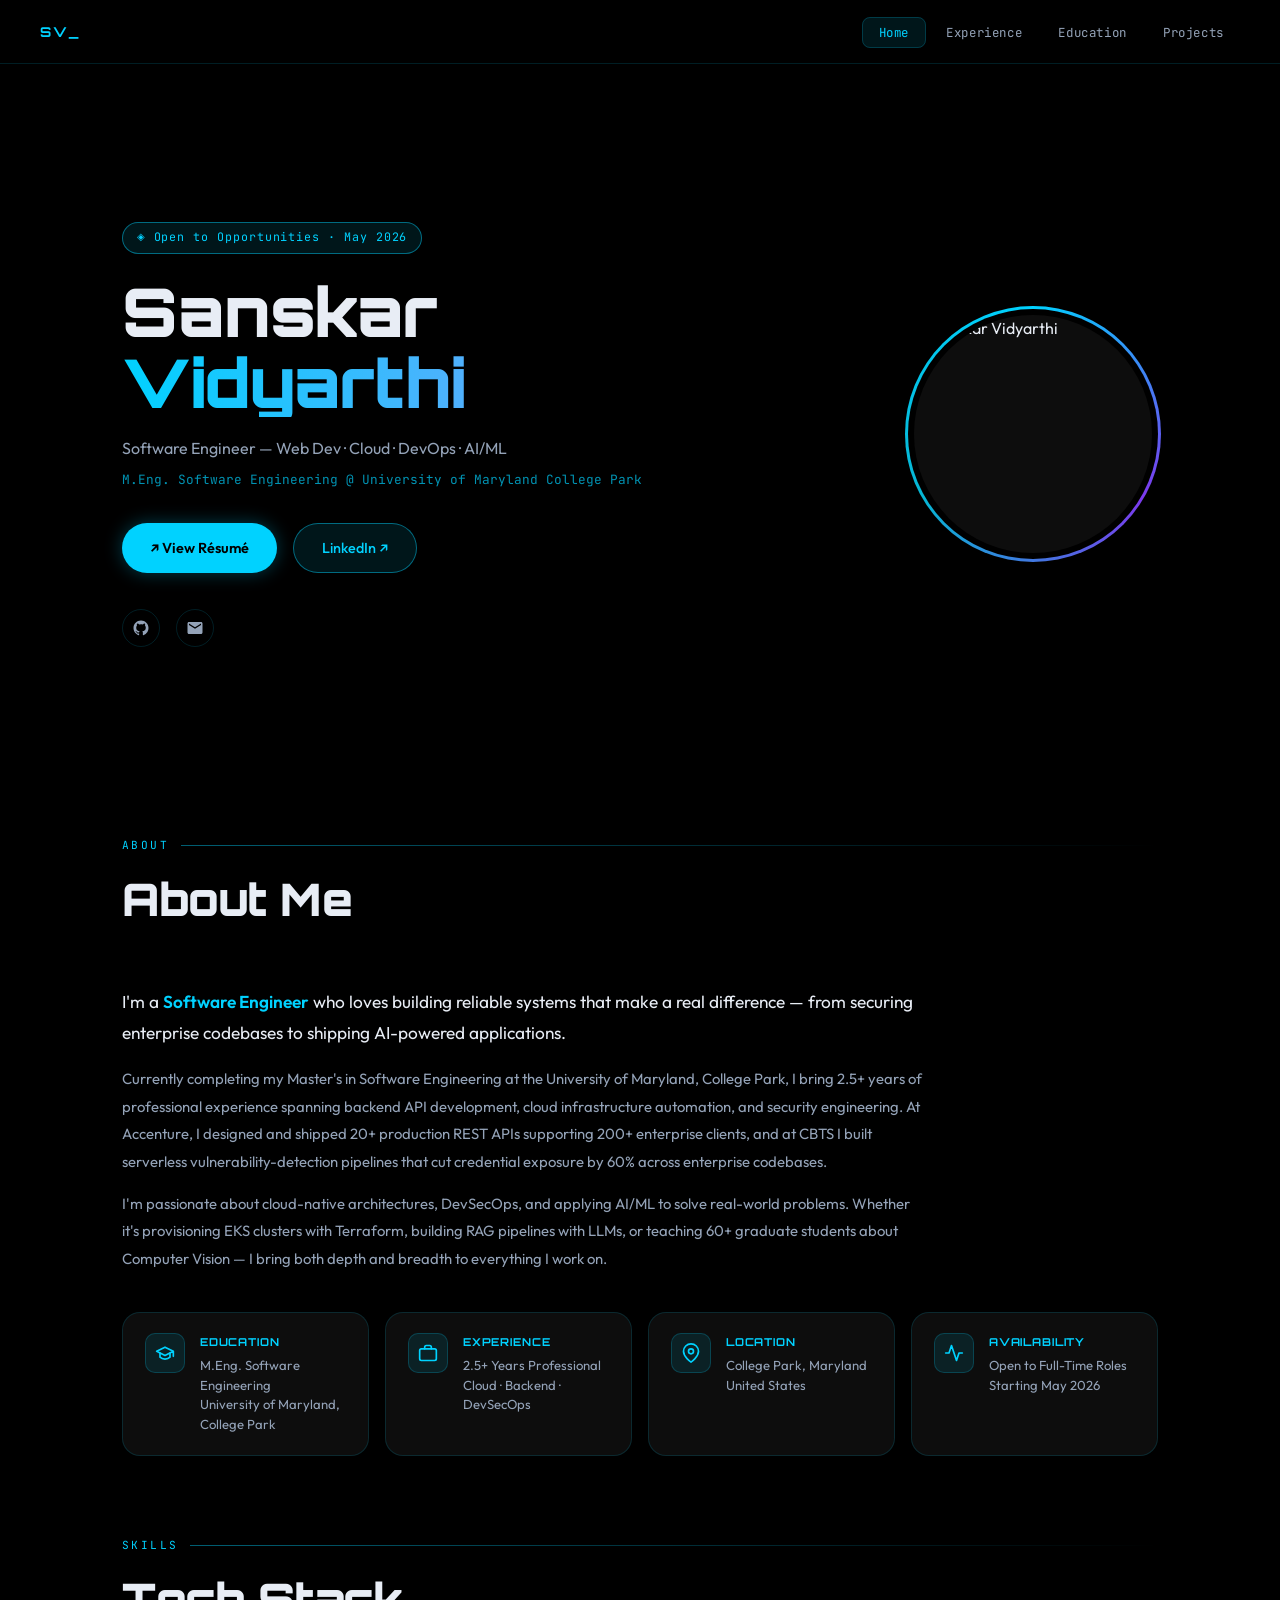
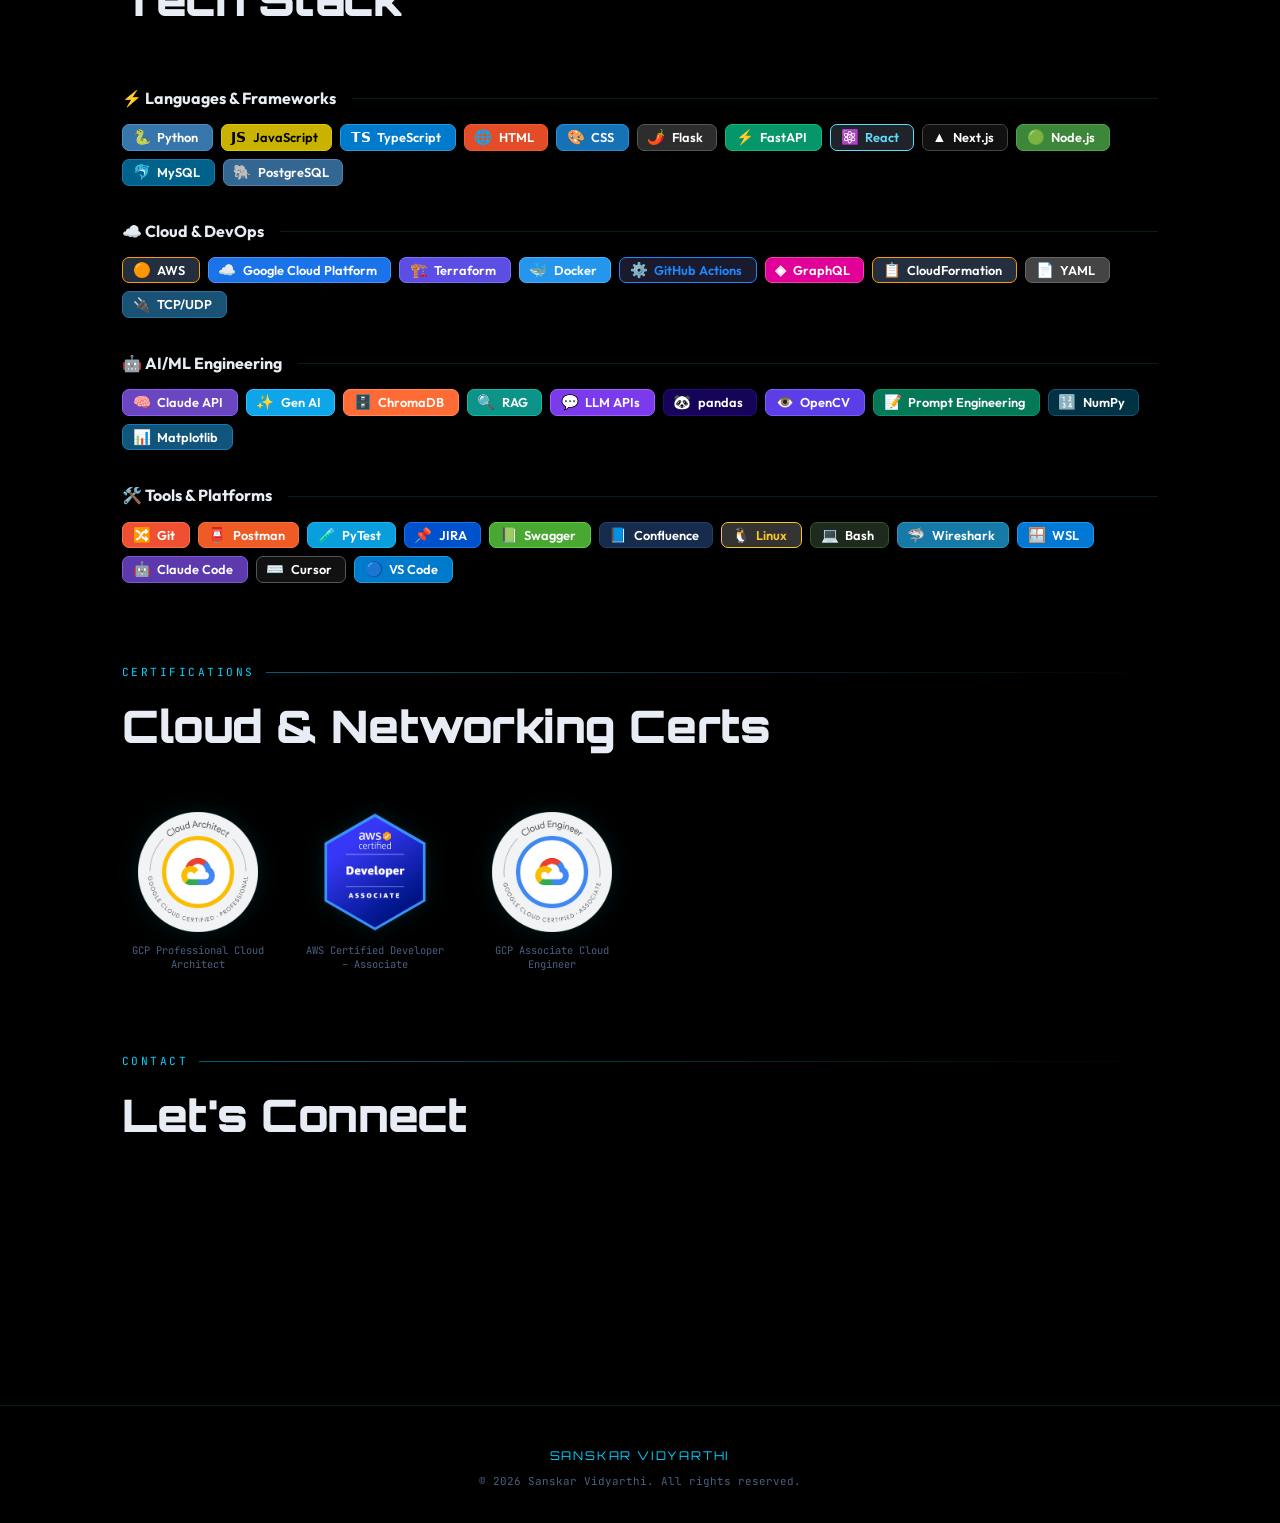
==== index.html @ c26d0fb7 "Added project links" ====
<!DOCTYPE html>
<html lang="en">
<head>
  <meta charset="UTF-8" />
  <meta name="viewport" content="width=device-width, initial-scale=1.0" />
  <title>Sanskar Vidyarthi — Software Engineer</title>
  <link rel="stylesheet" href="css/global.css" />
  <link rel="stylesheet" href="css/home.css" />
</head>
<body>

<!-- ── NAV ── -->
<nav>
  <a href="index.html" class="nav-logo">SV_</a>
  <ul class="nav-links">
    <li><a href="index.html">Home</a></li>
    <li><a href="pages/experience.html">Experience</a></li>
    <li><a href="pages/education.html">Education</a></li>
    <li><a href="pages/projects.html">Projects</a></li>
  </ul>
  <button class="nav-hamburger" id="nav-hamburger" aria-label="Menu">
    <span></span><span></span><span></span>
  </button>
</nav>
<nav class="nav-mobile" id="nav-mobile">
  <a href="index.html">Home</a>
  <a href="pages/experience.html">Experience</a>
  <a href="pages/education.html">Education</a>
  <a href="pages/projects.html">Projects</a>
</nav>

<!-- ── HERO ── -->
<section id="hero">
  <div class="hero-text">
    <div class="hero-tag">Open to Opportunities · May 2026</div>
    <h1 class="hero-name">Sanskar<span>Vidyarthi</span></h1>
    <p class="hero-subtitle">Software Engineer — Web Dev · Cloud · DevOps · AI/ML</p>
    <p class="hero-uni">M.Eng. Software Engineering @ University of Maryland College Park</p>

    <div class="hero-ctas">
      <!-- RESUME LINK — DO NOT CHANGE THIS URL -->
      <a href="https://drive.google.com/file/d/1qY3BiujUCZ728m8UYVuMGB7IbcAq17J0/view"
         class="btn-primary" target="_blank" rel="noopener">↗ View Résumé</a>
      <a href="https://linkedin.com/in/sanskar-vidyarthi" class="btn-ghost" target="_blank" rel="noopener">LinkedIn ↗</a>
    </div>

    <div class="hero-social">
      <a href="https://github.com/SanskarLoganDev" target="_blank" rel="noopener" title="GitHub">
        <svg width="18" height="18" viewBox="0 0 24 24" fill="currentColor"><path d="M12 2C6.477 2 2 6.484 2 12.017c0 4.425 2.865 8.18 6.839 9.504.5.092.682-.217.682-.483 0-.237-.008-.868-.013-1.703-2.782.605-3.369-1.343-3.369-1.343-.454-1.158-1.11-1.466-1.11-1.466-.908-.62.069-.608.069-.608 1.003.07 1.531 1.032 1.531 1.032.892 1.53 2.341 1.088 2.91.832.092-.647.35-1.088.636-1.338-2.22-.253-4.555-1.113-4.555-4.951 0-1.093.39-1.988 1.029-2.688-.103-.253-.446-1.272.098-2.65 0 0 .84-.27 2.75 1.026A9.564 9.564 0 0112 6.844c.85.004 1.705.115 2.504.337 1.909-1.296 2.747-1.027 2.747-1.027.546 1.379.202 2.398.1 2.651.64.7 1.028 1.595 1.028 2.688 0 3.848-2.339 4.695-4.566 4.943.359.309.678.92.678 1.855 0 1.338-.012 2.419-.012 2.747 0 .268.18.58.688.482A10.019 10.019 0 0022 12.017C22 6.484 17.522 2 12 2z"/></svg>
      </a>
      <a href="mailto:sanskar.vidyarthi102@gmail.com" title="Email">
        <svg width="18" height="18" viewBox="0 0 24 24" fill="currentColor"><path d="M20 4H4c-1.1 0-2 .9-2 2v12c0 1.1.9 2 2 2h16c1.1 0 2-.9 2-2V6c0-1.1-.9-2-2-2zm0 4l-8 5-8-5V6l8 5 8-5v2z"/></svg>
      </a>
    </div>
  </div>

  <div class="hero-avatar">
    <div class="avatar-ring">
      <div class="avatar-inner">
        <img src="asset/profile-pic/profile.jpg" alt="Sanskar Vidyarthi" />
      </div>
    </div>
  </div>
</section>

<!-- ── ABOUT ── -->
<section id="about">
  <div class="section-label">about</div>
  <h1 class="page-title">About Me</h1>

  <div class="about-body">
    <p class="about-lead">
      I'm a <strong>Software Engineer</strong> who loves building reliable systems that make a real difference — from securing enterprise codebases to shipping AI-powered applications.
    </p>
    <p class="about-para">
      Currently completing my Master's in Software Engineering at the University of Maryland, College Park, I bring 2.5+ years of professional experience spanning backend API development, cloud infrastructure automation, and security engineering. At Accenture, I designed and shipped 20+ production REST APIs supporting 200+ enterprise clients, and at CBTS I built serverless vulnerability-detection pipelines that cut credential exposure by 60% across enterprise codebases.
    </p>
    <p class="about-para">
      I'm passionate about cloud-native architectures, DevSecOps, and applying AI/ML to solve real-world problems. Whether it's provisioning EKS clusters with Terraform, building RAG pipelines with LLMs, or teaching 60+ graduate students about Computer Vision — I bring both depth and breadth to everything I work on.
    </p>
  </div>

  <div class="about-cards">
    <div class="about-card reveal">
      <div class="about-card-icon">
        <svg width="20" height="20" viewBox="0 0 24 24" fill="none" stroke="currentColor" stroke-width="2" stroke-linecap="round" stroke-linejoin="round"><path d="M22 10v6M2 10l10-5 10 5-10 5z"/><path d="M6 12v5c3 3 9 3 12 0v-5"/></svg>
      </div>
      <div>
        <div class="about-card-title">Education</div>
        <div class="about-card-text">M.Eng. Software Engineering<br/>University of Maryland, College Park</div>
      </div>
    </div>
    <div class="about-card reveal">
      <div class="about-card-icon">
        <svg width="20" height="20" viewBox="0 0 24 24" fill="none" stroke="currentColor" stroke-width="2" stroke-linecap="round" stroke-linejoin="round"><rect x="2" y="7" width="20" height="14" rx="2"/><path d="M16 7V5a2 2 0 0 0-2-2h-4a2 2 0 0 0-2 2v2"/></svg>
      </div>
      <div>
        <div class="about-card-title">Experience</div>
        <div class="about-card-text">2.5+ Years Professional<br/>Cloud · Backend · DevSecOps</div>
      </div>
    </div>
    <div class="about-card reveal">
      <div class="about-card-icon">
        <svg width="20" height="20" viewBox="0 0 24 24" fill="none" stroke="currentColor" stroke-width="2" stroke-linecap="round" stroke-linejoin="round"><path d="M21 10c0 7-9 13-9 13s-9-6-9-13a9 9 0 0 1 18 0z"/><circle cx="12" cy="10" r="3"/></svg>
      </div>
      <div>
        <div class="about-card-title">Location</div>
        <div class="about-card-text">College Park, Maryland<br/>United States</div>
      </div>
    </div>
    <div class="about-card reveal">
      <div class="about-card-icon">
        <svg width="20" height="20" viewBox="0 0 24 24" fill="none" stroke="currentColor" stroke-width="2" stroke-linecap="round" stroke-linejoin="round"><polyline points="22 12 18 12 15 21 9 3 6 12 2 12"/></svg>
      </div>
      <div>
        <div class="about-card-title">Availability</div>
        <div class="about-card-text">Open to Full-Time Roles<br/>Starting May 2026</div>
      </div>
    </div>
  </div>
</section>

<!-- ── SKILLS ── -->
<section id="skills">
  <div class="section-label">skills</div>
  <h1 class="page-title">Tech Stack</h1>

  <div class="skills-categories">

    <!-- Languages & Frameworks -->
    <div class="reveal">
      <div class="skill-group-title">⚡ Languages &amp; Frameworks</div>
      <div class="skill-pills">
        <span class="pill pill-python"><span class="pill-emoji">🐍</span> Python</span>
        <span class="pill pill-js"><span class="pill-emoji">𝗝𝗦</span> JavaScript</span>
        <span class="pill pill-ts"><span class="pill-emoji">𝗧𝗦</span> TypeScript</span>
        <span class="pill pill-html"><span class="pill-emoji">🌐</span> HTML</span>
        <span class="pill pill-css"><span class="pill-emoji">🎨</span> CSS</span>
        <span class="pill pill-flask"><span class="pill-emoji">🌶️</span> Flask</span>
        <span class="pill pill-fastapi"><span class="pill-emoji">⚡</span> FastAPI</span>
        <span class="pill pill-react"><span class="pill-emoji">⚛️</span> React</span>
        <span class="pill pill-nextjs"><span class="pill-emoji">▲</span> Next.js</span>
        <span class="pill pill-nodejs"><span class="pill-emoji">🟢</span> Node.js</span>
        <span class="pill pill-mysql"><span class="pill-emoji">🐬</span> MySQL</span>
        <span class="pill pill-postgres"><span class="pill-emoji">🐘</span> PostgreSQL</span>
      </div>
    </div>

    <!-- Cloud & DevOps -->
    <div class="reveal">
      <div class="skill-group-title">☁️ Cloud &amp; DevOps</div>
      <div class="skill-pills">
        <span class="pill pill-aws"><span class="pill-emoji">🟠</span> AWS</span>
        <span class="pill pill-gcp"><span class="pill-emoji">☁️</span> Google Cloud Platform</span>
        <span class="pill pill-terraform"><span class="pill-emoji">🏗️</span> Terraform</span>
        <span class="pill pill-docker"><span class="pill-emoji">🐳</span> Docker</span>
        <span class="pill pill-ghactions"><span class="pill-emoji">⚙️</span> GitHub Actions</span>
        <span class="pill pill-graphql"><span class="pill-emoji">◈</span> GraphQL</span>
        <span class="pill pill-cfn"><span class="pill-emoji">📋</span> CloudFormation</span>
        <span class="pill pill-yaml"><span class="pill-emoji">📄</span> YAML</span>
        <span class="pill pill-tcp"><span class="pill-emoji">🔌</span> TCP/UDP</span>
      </div>
    </div>

    <!-- AI/ML Engineering -->
    <div class="reveal">
      <div class="skill-group-title">🤖 AI/ML Engineering</div>
      <div class="skill-pills">
        <span class="pill pill-claude"><span class="pill-emoji">🧠</span> Claude API</span>
        <span class="pill pill-genai"><span class="pill-emoji">✨</span> Gen AI</span>
        <span class="pill pill-chroma"><span class="pill-emoji">🗄️</span> ChromaDB</span>
        <span class="pill pill-rag"><span class="pill-emoji">🔍</span> RAG</span>
        <span class="pill pill-llm"><span class="pill-emoji">💬</span> LLM APIs</span>
        <span class="pill pill-pandas"><span class="pill-emoji">🐼</span> pandas</span>
        <span class="pill pill-opencv"><span class="pill-emoji">👁️</span> OpenCV</span>
        <span class="pill pill-prompt"><span class="pill-emoji">📝</span> Prompt Engineering</span>
        <span class="pill pill-numpy"><span class="pill-emoji">🔢</span> NumPy</span>
        <span class="pill pill-matplotlib"><span class="pill-emoji">📊</span> Matplotlib</span>
      </div>
    </div>

    <!-- Tools -->
    <div class="reveal">
      <div class="skill-group-title">🛠️ Tools &amp; Platforms</div>
      <div class="skill-pills">
        <span class="pill pill-git"><span class="pill-emoji">🔀</span> Git</span>
        <span class="pill pill-postman"><span class="pill-emoji">📮</span> Postman</span>
        <span class="pill pill-pytest"><span class="pill-emoji">🧪</span> PyTest</span>
        <span class="pill pill-jira"><span class="pill-emoji">📌</span> JIRA</span>
        <span class="pill pill-swagger"><span class="pill-emoji">📗</span> Swagger</span>
        <span class="pill pill-confluence"><span class="pill-emoji">📘</span> Confluence</span>
        <span class="pill pill-linux"><span class="pill-emoji">🐧</span> Linux</span>
        <span class="pill pill-bash"><span class="pill-emoji">💻</span> Bash</span>
        <span class="pill pill-wireshark"><span class="pill-emoji">🦈</span> Wireshark</span>
        <span class="pill pill-wsl"><span class="pill-emoji">🪟</span> WSL</span>
        <span class="pill pill-claudecode"><span class="pill-emoji">🤖</span> Claude Code</span>
        <span class="pill pill-cursor"><span class="pill-emoji">⌨️</span> Cursor</span>
        <span class="pill pill-vscode"><span class="pill-emoji">🔵</span> VS Code</span>
      </div>
    </div>

  </div>
</section>

<!-- ── CERTIFICATIONS ── -->
<section id="certifications">
  <div class="section-label">certifications</div>
  <h1 class="page-title">Cloud &amp; Networking Certs</h1>
  <div class="cert-badges-grid">
    <div class="cert-badge-card reveal">
      <img src="asset/cert-badges/professional-cloud-architect-certification.png" alt="GCP Professional Cloud Architect" />
      <div class="cert-badge-name">GCP Professional Cloud Architect</div>
    </div>
    <div class="cert-badge-card reveal">
      <img src="asset/cert-badges/aws-certified-developer-associate.png" alt="AWS Certified Developer – Associate" />
      <div class="cert-badge-name">AWS Certified Developer – Associate</div>
    </div>
    <div class="cert-badge-card reveal">
      <img src="asset/cert-badges/associate-cloud-engineer-certification.png" alt="GCP Associate Cloud Engineer" />
      <div class="cert-badge-name">GCP Associate Cloud Engineer</div>
    </div>
    <div class="cert-badge-card reveal">
      <img src="asset/cert-badges/aws-certified-ai-practitioner.png" alt="AWS Certified AI Practitioner" />
      <div class="cert-badge-name">AWS Certified AI Practitioner</div>
    </div>
    <div class="cert-badge-card reveal">
      <img src="asset/cert-badges/microsoft-certified-azure-fundamentals.png" alt="Azure Fundamentals AZ-900" />
      <div class="cert-badge-name">Azure Fundamentals (AZ-900)</div>
    </div>
    <div class="cert-badge-card reveal">
      <img src="asset/cert-badges/cisco-certified-support-technician-networking-ccst-.1.png" alt="Cisco CCST Networking" />
      <div class="cert-badge-name">Cisco CCST Networking</div>
    </div>
  </div>
</section>

<!-- ── CONTACT ── -->
<section id="contact">
  <div class="section-label">contact</div>
  <h1 class="page-title">Let's Connect</h1>
  <div class="contact-grid">
    <a href="mailto:sanskar.vidyarthi102@gmail.com" class="contact-link reveal">
      <div class="contact-icon">✉️</div>
      <div>
        <div class="contact-label">// email</div>
        <div class="contact-value">sanskar.vidyarthi102@gmail.com</div>
      </div>
    </a>
    <a href="https://linkedin.com/in/sanskar-vidyarthi" target="_blank" rel="noopener" class="contact-link reveal">
      <div class="contact-icon">💼</div>
      <div>
        <div class="contact-label">// linkedin</div>
        <div class="contact-value">sanskar-vidyarthi</div>
      </div>
    </a>
    <a href="https://github.com/SanskarLoganDev" target="_blank" rel="noopener" class="contact-link reveal">
      <div class="contact-icon">🐙</div>
      <div>
        <div class="contact-label">// github</div>
        <div class="contact-value">SanskarLoganDev</div>
      </div>
    </a>
  </div>
</section>

<!-- ── FOOTER ── -->
<footer>
  <div class="footer-name">SANSKAR VIDYARTHI</div>
  <div class="footer-copy">© <span id="year"></span> Sanskar Vidyarthi. All rights reserved.</div>
</footer>

<script src="js/main.js"></script>
</body>
</html>
---- css/global.css ----
/* ============================================================
   GLOBAL — shared variables, reset, nav, footer, buttons
   ============================================================ */

@import url('https://fonts.googleapis.com/css2?family=Orbitron:wght@700;900&family=Outfit:wght@300;400;500;600&family=JetBrains+Mono:wght@400;500&display=swap');

:root {
  --bg:           #000000;
  --bg-card:      #0d0d0d;
  --bg-card-hover:#141414;
  --border:       rgba(0, 210, 255, 0.14);
  --border-glow:  rgba(0, 210, 255, 0.45);
  --cyan:         #00d2ff;
  --cyan-dim:     rgba(0, 210, 255, 0.7);
  --cyan-muted:   rgba(0, 210, 255, 0.1);
  --violet:       #7c3aed;
  --gold:         #f59e0b;
  --text-primary:   #e8edf5;
  --text-secondary: #94a3b8;
  --text-muted:     #4b6080;
  --font-display: 'Orbitron', sans-serif;
  --font-body:    'Outfit', sans-serif;
  --font-mono:    'JetBrains Mono', monospace;
  --radius:    18px;
  --radius-lg: 26px;
  --nav-h:     64px;
}

/* ── RESET ── */
*, *::before, *::after { box-sizing: border-box; margin: 0; padding: 0; }
html { scroll-behavior: smooth; }
body {
  background: var(--bg);
  color: var(--text-primary);
  font-family: var(--font-body);
  font-size: 16px;
  line-height: 1.7;
  overflow-x: hidden;
  min-height: 100vh;
}

/* ── SCROLLBAR ── */
::-webkit-scrollbar { width: 4px; }
::-webkit-scrollbar-track { background: #000; }
::-webkit-scrollbar-thumb { background: rgba(0,210,255,0.3); border-radius: 4px; }

/* ── SHARED SECTION WRAPPER ── */
.page-content {
  max-width: 1100px;
  margin: 0 auto;
  padding: calc(var(--nav-h) + 3rem) 2rem 5rem;
}

/* ── SECTION LABEL ── */
.section-label {
  font-family: var(--font-mono);
  font-size: 0.7rem;
  color: var(--cyan);
  letter-spacing: 0.22em;
  text-transform: uppercase;
  margin-bottom: 0.4rem;
  display: flex;
  align-items: center;
  gap: 0.7rem;
}
.section-label::after {
  content: '';
  flex: 1;
  height: 1px;
  background: linear-gradient(to right, var(--border-glow), transparent);
}

/* ── PAGE TITLE ── */
h1.page-title {
  font-family: var(--font-display);
  font-size: clamp(1.8rem, 3.5vw, 2.8rem);
  font-weight: 900;
  color: var(--text-primary);
  margin-bottom: 3rem;
  letter-spacing: -0.01em;
}

/* ── TECH CHIP ── */
.tech-chip {
  font-family: var(--font-mono);
  font-size: 0.68rem;
  padding: 0.2rem 0.6rem;
  border-radius: 6px;
  background: rgba(0, 210, 255, 0.07);
  border: 1px solid rgba(0, 210, 255, 0.18);
  color: var(--cyan-dim);
}

/* ============================================================
   NAVIGATION
   ============================================================ */
nav {
  position: fixed;
  top: 0; left: 0; right: 0;
  z-index: 100;
  height: var(--nav-h);
  padding: 0 2.5rem;
  display: flex;
  align-items: center;
  justify-content: space-between;
  background: rgba(0, 0, 0, 0.85);
  backdrop-filter: blur(16px);
  border-bottom: 1px solid var(--border);
}

.nav-logo {
  font-family: var(--font-display);
  font-size: 0.85rem;
  font-weight: 700;
  color: var(--cyan);
  letter-spacing: 0.12em;
  text-decoration: none;
}

.nav-links {
  display: flex;
  gap: 0.25rem;
  list-style: none;
}

.nav-links a {
  font-family: var(--font-mono);
  font-size: 0.78rem;
  color: var(--text-secondary);
  text-decoration: none;
  letter-spacing: 0.05em;
  padding: 0.4rem 1rem;
  border-radius: 8px;
  transition: color 0.2s, background 0.2s;
}

.nav-links a:hover {
  color: var(--cyan);
  background: var(--cyan-muted);
}

.nav-links a.active {
  color: var(--cyan);
  background: var(--cyan-muted);
  border: 1px solid rgba(0,210,255,0.2);
}

/* ── HAMBURGER (mobile) ── */
.nav-hamburger {
  display: none;
  flex-direction: column;
  gap: 5px;
  cursor: pointer;
  padding: 4px;
  background: none;
  border: none;
}
.nav-hamburger span {
  display: block;
  width: 22px;
  height: 2px;
  background: var(--text-secondary);
  border-radius: 2px;
  transition: background 0.2s;
}
.nav-hamburger:hover span { background: var(--cyan); }

/* ── MOBILE MENU ── */
.nav-mobile {
  display: none;
  position: fixed;
  top: var(--nav-h);
  left: 0; right: 0;
  background: rgba(0,0,0,0.97);
  border-bottom: 1px solid var(--border);
  padding: 1rem 2rem;
  flex-direction: column;
  gap: 0.25rem;
  z-index: 99;
}
.nav-mobile.open { display: flex; }
.nav-mobile a {
  font-family: var(--font-mono);
  font-size: 0.85rem;
  color: var(--text-secondary);
  text-decoration: none;
  padding: 0.65rem 1rem;
  border-radius: 8px;
  transition: color 0.2s, background 0.2s;
}
.nav-mobile a:hover,
.nav-mobile a.active { color: var(--cyan); background: var(--cyan-muted); }

/* ============================================================
   BUTTONS
   ============================================================ */
.btn-primary {
  display: inline-flex;
  align-items: center;
  gap: 0.5rem;
  padding: 0.75rem 1.75rem;
  background: var(--cyan);
  color: #000;
  font-family: var(--font-body);
  font-weight: 600;
  font-size: 0.9rem;
  border-radius: 100px;
  text-decoration: none;
  transition: transform 0.2s, box-shadow 0.2s;
  box-shadow: 0 0 18px rgba(0,210,255,0.3);
}
.btn-primary:hover {
  transform: translateY(-2px);
  box-shadow: 0 0 32px rgba(0,210,255,0.55);
}

.btn-ghost {
  display: inline-flex;
  align-items: center;
  gap: 0.5rem;
  padding: 0.75rem 1.75rem;
  border: 1px solid var(--border-glow);
  color: var(--cyan);
  font-family: var(--font-body);
  font-weight: 500;
  font-size: 0.9rem;
  border-radius: 100px;
  text-decoration: none;
  background: var(--cyan-muted);
  transition: transform 0.2s, background 0.2s, box-shadow 0.2s;
}
.btn-ghost:hover {
  transform: translateY(-2px);
  background: rgba(0,210,255,0.18);
  box-shadow: 0 0 18px rgba(0,210,255,0.18);
}

.btn-icon {
  display: inline-flex;
  align-items: center;
  gap: 0.45rem;
  padding: 0.5rem 1.1rem;
  border: 1px solid var(--border);
  color: var(--text-secondary);
  font-family: var(--font-mono);
  font-size: 0.72rem;
  border-radius: 8px;
  text-decoration: none;
  background: var(--bg-card);
  transition: border-color 0.2s, color 0.2s, background 0.2s;
}
.btn-icon:hover {
  border-color: var(--border-glow);
  color: var(--cyan);
  background: var(--cyan-muted);
}

/* ============================================================
   FOOTER
   ============================================================ */
footer {
  text-align: center;
  padding: 2.5rem 2rem 2rem;
  border-top: 1px solid var(--border);
  margin-top: 2rem;
}
.footer-name {
  font-family: var(--font-display);
  font-size: 0.75rem;
  color: var(--cyan);
  letter-spacing: 0.15em;
  margin-bottom: 0.4rem;
}
.footer-copy {
  font-family: var(--font-mono);
  font-size: 0.68rem;
  color: var(--text-muted);
}

/* ============================================================
   ANIMATIONS
   ============================================================ */
@keyframes fadeInUp {
  from { opacity: 0; transform: translateY(18px); }
  to   { opacity: 1; transform: translateY(0); }
}
@keyframes revealUp {
  from { opacity: 0; transform: translateY(22px); }
  to   { opacity: 1; transform: translateY(0); }
}
@keyframes spin {
  from { transform: rotate(0deg); }
  to   { transform: rotate(360deg); }
}

.reveal {
  opacity: 0;
  transform: translateY(22px);
}
.reveal.visible {
  animation: revealUp 0.5s ease forwards;
}

/* ============================================================
   RESPONSIVE
   ============================================================ */
@media (max-width: 768px) {
  .nav-links { display: none; }
  .nav-hamburger { display: flex; }
  .page-content { padding-top: calc(var(--nav-h) + 2rem); padding-left: 1.25rem; padding-right: 1.25rem; }
}
---- css/home.css ----
/* ============================================================
   HOME PAGE STYLES
   ============================================================ */

/* ── HERO ── */
#hero {
  min-height: calc(100vh - var(--nav-h));
  display: flex;
  align-items: center;
  gap: 4rem;
  padding: calc(var(--nav-h) + 2rem) 2rem 4rem;
  max-width: 1100px;
  margin: 0 auto;
}

.hero-text { flex: 1; }

.hero-tag {
  display: inline-flex;
  align-items: center;
  gap: 0.5rem;
  font-family: var(--font-mono);
  font-size: 0.73rem;
  color: var(--cyan);
  border: 1px solid var(--border-glow);
  border-radius: 100px;
  padding: 0.32rem 0.85rem;
  margin-bottom: 1.4rem;
  background: var(--cyan-muted);
  letter-spacing: 0.08em;
  animation: fadeInUp 0.55s ease both;
}
.hero-tag::before { content: '◈'; font-size: 0.6rem; }

h1.hero-name {
  font-family: var(--font-display);
  font-size: clamp(2.6rem, 5.5vw, 4.2rem);
  font-weight: 900;
  line-height: 1.05;
  color: var(--text-primary);
  animation: fadeInUp 0.55s 0.08s ease both;
}
h1.hero-name span {
  display: block;
  background: linear-gradient(90deg, var(--cyan) 0%, #a78bfa 100%);
  -webkit-background-clip: text;
  -webkit-text-fill-color: transparent;
  background-clip: text;
}

.hero-subtitle {
  font-size: 1rem;
  color: var(--text-secondary);
  margin: 1.1rem 0 0.45rem;
  animation: fadeInUp 0.55s 0.16s ease both;
}
.hero-uni {
  font-family: var(--font-mono);
  font-size: 0.8rem;
  color: var(--cyan-dim);
  margin-bottom: 2rem;
  animation: fadeInUp 0.55s 0.22s ease both;
}

.hero-ctas {
  display: flex;
  flex-wrap: wrap;
  gap: 1rem;
  margin-bottom: 2.2rem;
  animation: fadeInUp 0.55s 0.28s ease both;
}

.hero-social {
  display: flex;
  gap: 1rem;
  animation: fadeInUp 0.55s 0.34s ease both;
}
.hero-social a {
  width: 38px; height: 38px;
  border-radius: 50%;
  border: 1px solid var(--border);
  display: flex; align-items: center; justify-content: center;
  color: var(--text-secondary);
  text-decoration: none;
  transition: border-color 0.2s, color 0.2s, transform 0.2s;
}
.hero-social a:hover {
  border-color: var(--cyan);
  color: var(--cyan);
  transform: translateY(-2px);
}

/* ── AVATAR ── */
.hero-avatar {
  flex-shrink: 0;
  animation: fadeInUp 0.55s 0.12s ease both;
}
.avatar-ring {
  position: relative;
  width: 250px;
  height: 250px;
}
.avatar-ring::before {
  content: '';
  position: absolute;
  inset: -3px;
  border-radius: 50%;
  background: conic-gradient(var(--cyan), var(--violet), #06b6d4, var(--cyan));
  animation: spin 6s linear infinite;
  z-index: 0;
}
.avatar-ring::after {
  content: '';
  position: absolute;
  inset: 0;
  border-radius: 50%;
  background: var(--bg);
  z-index: 1;
}
.avatar-inner {
  position: absolute;
  inset: 6px;
  border-radius: 50%;
  overflow: hidden;
  z-index: 2;
  background: var(--bg-card);
}
.avatar-inner img {
  width: 100%;
  height: 100%;
  object-fit: cover;
  display: block;
}

/* ── ABOUT ── */
#about {
  max-width: 1100px;
  margin: 0 auto;
  padding: 0 2rem 5rem;
}

.about-body {
  max-width: 800px;
  margin-bottom: 2.5rem;
}
.about-lead {
  font-size: 1.08rem;
  color: var(--text-primary);
  line-height: 1.8;
  margin-bottom: 1.1rem;
}
.about-lead strong { color: var(--cyan); font-weight: 600; }
.about-para {
  font-size: 0.93rem;
  color: var(--text-secondary);
  line-height: 1.85;
  margin-bottom: 0.9rem;
}

.about-cards {
  display: grid;
  grid-template-columns: repeat(auto-fit, minmax(210px, 1fr));
  gap: 1rem;
}
.about-card {
  background: var(--bg-card);
  border: 1px solid var(--border);
  border-radius: var(--radius);
  padding: 1.25rem 1.4rem;
  display: flex;
  align-items: flex-start;
  gap: 0.9rem;
  transition: border-color 0.22s, background 0.22s, transform 0.22s;
}
.about-card:hover {
  border-color: var(--border-glow);
  background: var(--bg-card-hover);
  transform: translateY(-3px);
}
.about-card-icon {
  width: 40px; height: 40px;
  border-radius: 10px;
  background: var(--cyan-muted);
  border: 1px solid rgba(0,210,255,0.2);
  display: flex; align-items: center; justify-content: center;
  color: var(--cyan);
  flex-shrink: 0;
}
.about-card-title {
  font-family: var(--font-display);
  font-size: 0.68rem;
  font-weight: 700;
  color: var(--cyan);
  letter-spacing: 0.08em;
  text-transform: uppercase;
  margin-bottom: 0.25rem;
}
.about-card-text {
  font-size: 0.82rem;
  color: var(--text-secondary);
  line-height: 1.5;
}

/* ── SKILLS ── */
#skills {
  max-width: 1100px;
  margin: 0 auto;
  padding: 0 2rem 5rem;
}

.skills-categories {
  display: flex;
  flex-direction: column;
  gap: 2rem;
}

/* Category heading — bold white like the reference */
.skill-group-title {
  font-family: var(--font-body);
  font-size: 1rem;
  font-weight: 700;
  color: var(--text-primary);
  margin-bottom: 0.75rem;
  display: flex;
  align-items: center;
  gap: 0.5rem;
}
.skill-group-title::after {
  content: '';
  flex: 1;
  height: 1px;
  background: var(--border);
  margin-left: 0.5rem;
}

.skill-pills {
  display: flex;
  flex-wrap: wrap;
  gap: 0.5rem;
}

/* ── Emoji badge pill — coloured background per category ── */
.pill {
  display: inline-flex;
  align-items: center;
  gap: 0.4rem;
  font-family: var(--font-body);
  font-size: 0.8rem;
  font-weight: 600;
  padding: 0.32rem 0.85rem 0.32rem 0.6rem;
  border-radius: 7px;
  border: 1px solid transparent;
  color: #fff;
  cursor: default;
  transition: transform 0.18s, filter 0.18s;
  white-space: nowrap;
  line-height: 1;
}
.pill:hover {
  transform: translateY(-2px);
  filter: brightness(1.18);
}

.pill-emoji {
  font-size: 0.9rem;
  line-height: 1;
}

/* Per-skill colour overrides — matching the vibe from the reference screenshot */
/* Languages & Frameworks */
.pill-python    { background: #3776ab; border-color: #4a8fc4; }
.pill-js        { background: #c9b200; border-color: #e0c800; color: #000; }
.pill-ts        { background: #007acc; border-color: #2a9bd4; }
.pill-html      { background: #e34c26; border-color: #f05a30; }
.pill-css       { background: #1572b6; border-color: #2a8fd0; }
.pill-flask     { background: #2d2d2d; border-color: #555; }
.pill-fastapi   { background: #059669; border-color: #10b981; }
.pill-react     { background: #20232a; border-color: #61dafb; color: #61dafb; }
.pill-nextjs    { background: #111; border-color: #444; }
.pill-nodejs    { background: #3c873a; border-color: #52a150; }
.pill-mysql     { background: #00618a; border-color: #1a7aab; }
.pill-postgres  { background: #336791; border-color: #4a85b5; }

/* Cloud & DevOps */
.pill-aws       { background: #232f3e; border-color: #ff9900; }
.pill-gcp       { background: #1a73e8; border-color: #4a93f5; }
.pill-terraform { background: #5c4ee5; border-color: #7c6ef5; }
.pill-docker    { background: #2496ed; border-color: #4ab0f5; }
.pill-ghactions { background: #1a1a2e; border-color: #2088ff; color: #2088ff; }
.pill-graphql   { background: #e10098; border-color: #f540b0; }
.pill-yaml      { background: #444; border-color: #666; }
.pill-cfn       { background: #232f3e; border-color: #ff9900; }
.pill-tcp       { background: #1a5276; border-color: #2471a3; }

/* AI/ML */
.pill-claude    { background: #6b46c1; border-color: #8b5cf6; }
.pill-genai     { background: #0ea5e9; border-color: #38bdf8; }
.pill-chroma    { background: #ff6b35; border-color: #ff8c5a; }
.pill-rag       { background: #0d9488; border-color: #14b8a6; }
.pill-llm       { background: #7c3aed; border-color: #9d60fa; }
.pill-pandas    { background: #150458; border-color: #2a0a7a; }
.pill-opencv    { background: #5c3ee8; border-color: #7c5ef8; }
.pill-prompt    { background: #047857; border-color: #059669; }
.pill-numpy     { background: #013243; border-color: #1a5276; }
.pill-matplotlib{ background: #11557c; border-color: #1a7aab; }

/* Tools */
.pill-git       { background: #f05032; border-color: #f57052; }
.pill-postman   { background: #ef5b25; border-color: #f57040; }
.pill-pytest    { background: #0a9edc; border-color: #1ab5f5; }
.pill-jira      { background: #0052cc; border-color: #1a72ec; }
.pill-swagger   { background: #49a832; border-color: #60cc45; }
.pill-confluence{ background: #172b4d; border-color: #253f6e; }
.pill-linux     { background: #333; border-color: #fcc624; color: #fcc624; }
.pill-bash      { background: #1e2a1e; border-color: #2d5a27; }
.pill-wireshark { background: #1679a7; border-color: #2899c7; }
.pill-wsl       { background: #0078d4; border-color: #1a98f4; }
.pill-claudecode{ background: #5c3aad; border-color: #7c5ad0; }
.pill-cursor    { background: #111; border-color: #555; }
.pill-vscode    { background: #007acc; border-color: #2a9bd4; }

/* ── CERTIFICATIONS ── */
#certifications {
  max-width: 1100px;
  margin: 0 auto;
  padding: 0 2rem 5rem;
}
.cert-badges-grid {
  display: grid;
  grid-template-columns: repeat(auto-fill, minmax(150px, 1fr));
  gap: 1.75rem 1.5rem;
  justify-items: center;
}
.cert-badge-card {
  display: flex;
  flex-direction: column;
  align-items: center;
  gap: 0.65rem;
}
.cert-badge-card img {
  width: 120px; height: 120px;
  object-fit: contain;
  filter: drop-shadow(0 0 10px rgba(0,210,255,0.12));
  transition: transform 0.25s, filter 0.25s;
}
.cert-badge-card:hover img {
  transform: translateY(-5px) scale(1.06);
  filter: drop-shadow(0 0 20px rgba(0,210,255,0.32));
}
.cert-badge-name {
  font-family: var(--font-mono);
  font-size: 0.65rem;
  color: var(--text-muted);
  text-align: center;
  line-height: 1.4;
  max-width: 140px;
}

/* ── CONTACT ── */
#contact {
  max-width: 1100px;
  margin: 0 auto;
  padding: 0 2rem 5rem;
}
.contact-grid {
  display: grid;
  grid-template-columns: repeat(auto-fit, minmax(200px, 1fr));
  gap: 1rem;
}
.contact-link {
  background: var(--bg-card);
  border: 1px solid var(--border);
  border-radius: var(--radius);
  padding: 1.4rem;
  text-decoration: none;
  display: flex;
  align-items: center;
  gap: 1rem;
  transition: border-color 0.22s, background 0.22s, transform 0.22s;
}
.contact-link:hover {
  border-color: var(--border-glow);
  background: var(--bg-card-hover);
  transform: translateY(-3px);
}
.contact-icon { font-size: 1.4rem; }
.contact-label { font-size: 0.72rem; color: var(--text-muted); font-family: var(--font-mono); }
.contact-value { font-size: 0.85rem; color: var(--text-primary); font-weight: 500; margin-top: 0.1rem; }

/* ── RESPONSIVE ── */
@media (max-width: 768px) {
  #hero { flex-direction: column-reverse; text-align: center; padding-top: calc(var(--nav-h) + 2rem); gap: 2.5rem; }
  .hero-social { justify-content: center; }
  .hero-ctas { justify-content: center; }
  .avatar-ring { width: 190px; height: 190px; }
  #about, #skills, #certifications, #contact { padding-left: 1.25rem; padding-right: 1.25rem; }
}
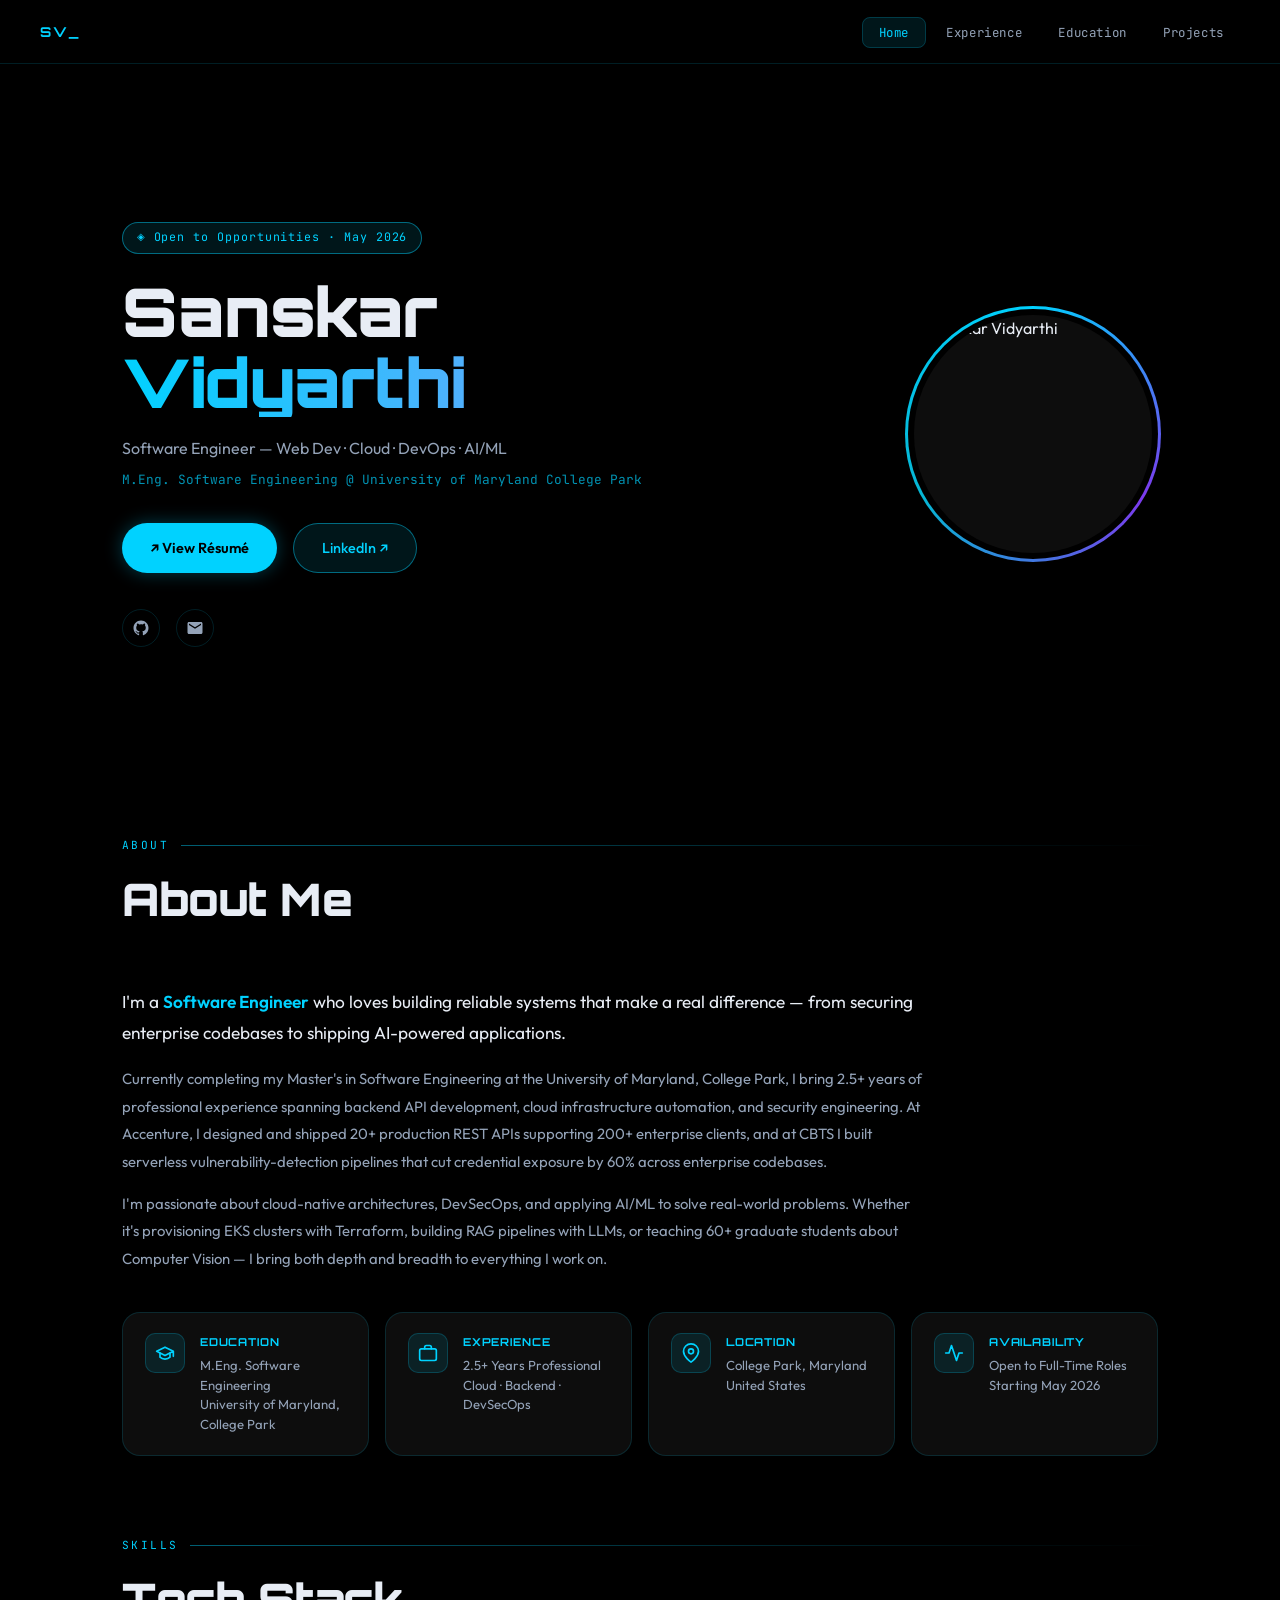
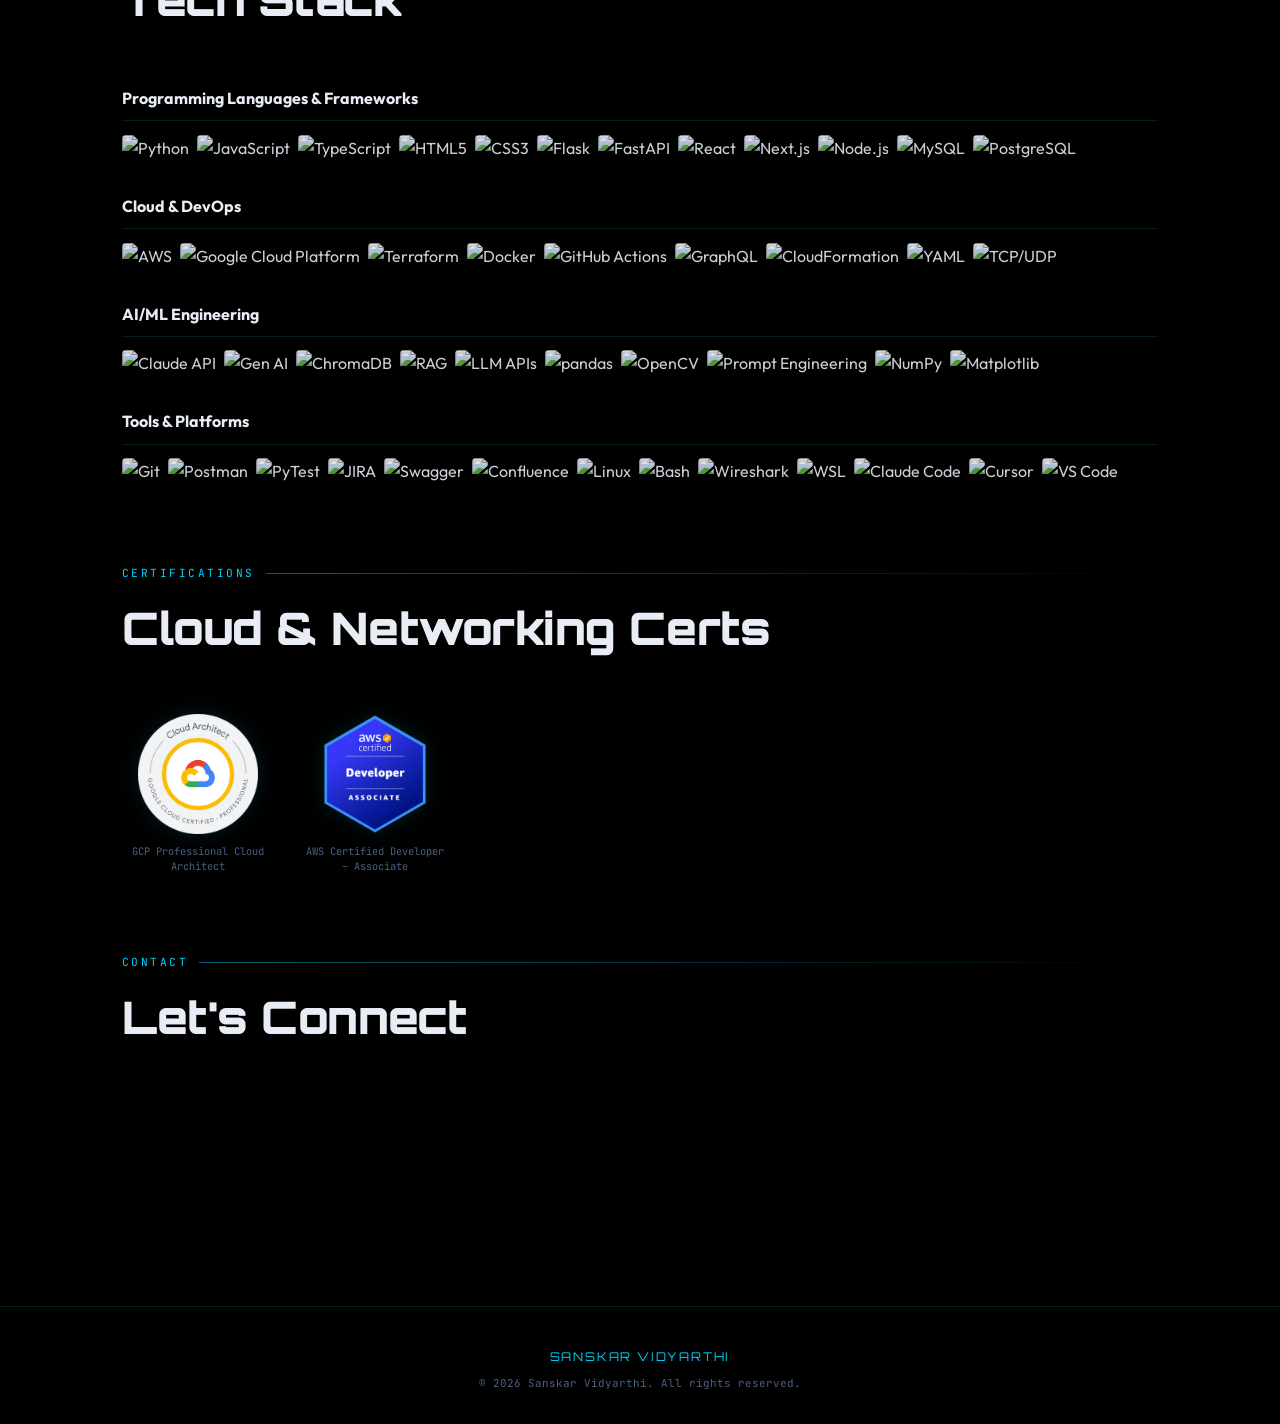
==== commit 1439dfbc: "Organizing experenece and education page" ====
--- a/index.html
+++ b/index.html
@@ -129,73 +129,73 @@
 
     <!-- Languages & Frameworks -->
     <div class="reveal">
-      <div class="skill-group-title">⚡ Languages &amp; Frameworks</div>
-      <div class="skill-pills">
-        <span class="pill pill-python"><span class="pill-emoji">🐍</span> Python</span>
-        <span class="pill pill-js"><span class="pill-emoji">𝗝𝗦</span> JavaScript</span>
-        <span class="pill pill-ts"><span class="pill-emoji">𝗧𝗦</span> TypeScript</span>
-        <span class="pill pill-html"><span class="pill-emoji">🌐</span> HTML</span>
-        <span class="pill pill-css"><span class="pill-emoji">🎨</span> CSS</span>
-        <span class="pill pill-flask"><span class="pill-emoji">🌶️</span> Flask</span>
-        <span class="pill pill-fastapi"><span class="pill-emoji">⚡</span> FastAPI</span>
-        <span class="pill pill-react"><span class="pill-emoji">⚛️</span> React</span>
-        <span class="pill pill-nextjs"><span class="pill-emoji">▲</span> Next.js</span>
-        <span class="pill pill-nodejs"><span class="pill-emoji">🟢</span> Node.js</span>
-        <span class="pill pill-mysql"><span class="pill-emoji">🐬</span> MySQL</span>
-        <span class="pill pill-postgres"><span class="pill-emoji">🐘</span> PostgreSQL</span>
+      <div class="skill-group-title">Programming Languages &amp; Frameworks</div>
+      <div class="skill-badges">
+        <img src="https://img.shields.io/badge/Python-3776AB?style=flat&logo=python&logoColor=white" alt="Python" />
+        <img src="https://img.shields.io/badge/JavaScript-F7DF1E?style=flat&logo=javascript&logoColor=black" alt="JavaScript" />
+        <img src="https://img.shields.io/badge/TypeScript-007ACC?style=flat&logo=typescript&logoColor=white" alt="TypeScript" />
+        <img src="https://img.shields.io/badge/HTML5-E34F26?style=flat&logo=html5&logoColor=white" alt="HTML5" />
+        <img src="https://img.shields.io/badge/CSS3-1572B6?style=flat&logo=css3&logoColor=white" alt="CSS3" />
+        <img src="https://img.shields.io/badge/Flask-000000?style=flat&logo=flask&logoColor=white" alt="Flask" />
+        <img src="https://img.shields.io/badge/FastAPI-009688?style=flat&logo=fastapi&logoColor=white" alt="FastAPI" />
+        <img src="https://img.shields.io/badge/React-20232A?style=flat&logo=react&logoColor=61DAFB" alt="React" />
+        <img src="https://img.shields.io/badge/Next.js-000000?style=flat&logo=next.js&logoColor=white" alt="Next.js" />
+        <img src="https://img.shields.io/badge/Node.js-339933?style=flat&logo=node.js&logoColor=white" alt="Node.js" />
+        <img src="https://img.shields.io/badge/MySQL-4479A1?style=flat&logo=mysql&logoColor=white" alt="MySQL" />
+        <img src="https://img.shields.io/badge/PostgreSQL-316192?style=flat&logo=postgresql&logoColor=white" alt="PostgreSQL" />
       </div>
     </div>
 
     <!-- Cloud & DevOps -->
     <div class="reveal">
-      <div class="skill-group-title">☁️ Cloud &amp; DevOps</div>
-      <div class="skill-pills">
-        <span class="pill pill-aws"><span class="pill-emoji">🟠</span> AWS</span>
-        <span class="pill pill-gcp"><span class="pill-emoji">☁️</span> Google Cloud Platform</span>
-        <span class="pill pill-terraform"><span class="pill-emoji">🏗️</span> Terraform</span>
-        <span class="pill pill-docker"><span class="pill-emoji">🐳</span> Docker</span>
-        <span class="pill pill-ghactions"><span class="pill-emoji">⚙️</span> GitHub Actions</span>
-        <span class="pill pill-graphql"><span class="pill-emoji">◈</span> GraphQL</span>
-        <span class="pill pill-cfn"><span class="pill-emoji">📋</span> CloudFormation</span>
-        <span class="pill pill-yaml"><span class="pill-emoji">📄</span> YAML</span>
-        <span class="pill pill-tcp"><span class="pill-emoji">🔌</span> TCP/UDP</span>
+      <div class="skill-group-title">Cloud &amp; DevOps</div>
+      <div class="skill-badges">
+        <img src="https://img.shields.io/badge/AWS-232F3E?style=flat&logo=amazon-web-services&logoColor=white" alt="AWS" />
+        <img src="https://img.shields.io/badge/Google_Cloud-4285F4?style=flat&logo=google-cloud&logoColor=white" alt="Google Cloud Platform" />
+        <img src="https://img.shields.io/badge/Terraform-7B42BC?style=flat&logo=terraform&logoColor=white" alt="Terraform" />
+        <img src="https://img.shields.io/badge/Docker-2496ED?style=flat&logo=docker&logoColor=white" alt="Docker" />
+        <img src="https://img.shields.io/badge/GitHub_Actions-2088FF?style=flat&logo=github-actions&logoColor=white" alt="GitHub Actions" />
+        <img src="https://img.shields.io/badge/GraphQL-E10098?style=flat&logo=graphql&logoColor=white" alt="GraphQL" />
+        <img src="https://img.shields.io/badge/CloudFormation-FF9900?style=flat&logo=amazon-aws&logoColor=white" alt="CloudFormation" />
+        <img src="https://img.shields.io/badge/YAML-CB171E?style=flat&logo=yaml&logoColor=white" alt="YAML" />
+        <img src="https://img.shields.io/badge/TCP%2FUDP-0078D4?style=flat&logo=cisco&logoColor=white" alt="TCP/UDP" />
       </div>
     </div>
 
     <!-- AI/ML Engineering -->
     <div class="reveal">
-      <div class="skill-group-title">🤖 AI/ML Engineering</div>
-      <div class="skill-pills">
-        <span class="pill pill-claude"><span class="pill-emoji">🧠</span> Claude API</span>
-        <span class="pill pill-genai"><span class="pill-emoji">✨</span> Gen AI</span>
-        <span class="pill pill-chroma"><span class="pill-emoji">🗄️</span> ChromaDB</span>
-        <span class="pill pill-rag"><span class="pill-emoji">🔍</span> RAG</span>
-        <span class="pill pill-llm"><span class="pill-emoji">💬</span> LLM APIs</span>
-        <span class="pill pill-pandas"><span class="pill-emoji">🐼</span> pandas</span>
-        <span class="pill pill-opencv"><span class="pill-emoji">👁️</span> OpenCV</span>
-        <span class="pill pill-prompt"><span class="pill-emoji">📝</span> Prompt Engineering</span>
-        <span class="pill pill-numpy"><span class="pill-emoji">🔢</span> NumPy</span>
-        <span class="pill pill-matplotlib"><span class="pill-emoji">📊</span> Matplotlib</span>
-      </div>
-    </div>
-
-    <!-- Tools -->
-    <div class="reveal">
-      <div class="skill-group-title">🛠️ Tools &amp; Platforms</div>
-      <div class="skill-pills">
-        <span class="pill pill-git"><span class="pill-emoji">🔀</span> Git</span>
-        <span class="pill pill-postman"><span class="pill-emoji">📮</span> Postman</span>
-        <span class="pill pill-pytest"><span class="pill-emoji">🧪</span> PyTest</span>
-        <span class="pill pill-jira"><span class="pill-emoji">📌</span> JIRA</span>
-        <span class="pill pill-swagger"><span class="pill-emoji">📗</span> Swagger</span>
-        <span class="pill pill-confluence"><span class="pill-emoji">📘</span> Confluence</span>
-        <span class="pill pill-linux"><span class="pill-emoji">🐧</span> Linux</span>
-        <span class="pill pill-bash"><span class="pill-emoji">💻</span> Bash</span>
-        <span class="pill pill-wireshark"><span class="pill-emoji">🦈</span> Wireshark</span>
-        <span class="pill pill-wsl"><span class="pill-emoji">🪟</span> WSL</span>
-        <span class="pill pill-claudecode"><span class="pill-emoji">🤖</span> Claude Code</span>
-        <span class="pill pill-cursor"><span class="pill-emoji">⌨️</span> Cursor</span>
-        <span class="pill pill-vscode"><span class="pill-emoji">🔵</span> VS Code</span>
+      <div class="skill-group-title">AI/ML Engineering</div>
+      <div class="skill-badges">
+        <img src="https://img.shields.io/badge/Claude_API-6B46C1?style=flat&logo=anthropic&logoColor=white" alt="Claude API" />
+        <img src="https://img.shields.io/badge/Gen_AI-0ea5e9?style=flat&logo=openai&logoColor=white" alt="Gen AI" />
+        <img src="https://img.shields.io/badge/ChromaDB-FF6B35?style=flat&logo=databricks&logoColor=white" alt="ChromaDB" />
+        <img src="https://img.shields.io/badge/RAG-0d9488?style=flat&logo=searxng&logoColor=white" alt="RAG" />
+        <img src="https://img.shields.io/badge/LLM_APIs-7c3aed?style=flat&logo=openai&logoColor=white" alt="LLM APIs" />
+        <img src="https://img.shields.io/badge/Pandas-150458?style=flat&logo=pandas&logoColor=white" alt="pandas" />
+        <img src="https://img.shields.io/badge/OpenCV-5C3EE8?style=flat&logo=opencv&logoColor=white" alt="OpenCV" />
+        <img src="https://img.shields.io/badge/Prompt_Engineering-047857?style=flat&logo=openai&logoColor=white" alt="Prompt Engineering" />
+        <img src="https://img.shields.io/badge/NumPy-013243?style=flat&logo=numpy&logoColor=white" alt="NumPy" />
+        <img src="https://img.shields.io/badge/Matplotlib-11557c?style=flat&logo=python&logoColor=white" alt="Matplotlib" />
+      </div>
+    </div>
+
+    <!-- Tools & Platforms -->
+    <div class="reveal">
+      <div class="skill-group-title">Tools &amp; Platforms</div>
+      <div class="skill-badges">
+        <img src="https://img.shields.io/badge/Git-F05032?style=flat&logo=git&logoColor=white" alt="Git" />
+        <img src="https://img.shields.io/badge/Postman-FF6C37?style=flat&logo=postman&logoColor=white" alt="Postman" />
+        <img src="https://img.shields.io/badge/Pytest-0A9EDC?style=flat&logo=pytest&logoColor=white" alt="PyTest" />
+        <img src="https://img.shields.io/badge/Jira-0052CC?style=flat&logo=jira&logoColor=white" alt="JIRA" />
+        <img src="https://img.shields.io/badge/Swagger-85EA2D?style=flat&logo=swagger&logoColor=black" alt="Swagger" />
+        <img src="https://img.shields.io/badge/Confluence-172B4D?style=flat&logo=confluence&logoColor=white" alt="Confluence" />
+        <img src="https://img.shields.io/badge/Linux-FCC624?style=flat&logo=linux&logoColor=black" alt="Linux" />
+        <img src="https://img.shields.io/badge/Bash-4EAA25?style=flat&logo=gnubash&logoColor=white" alt="Bash" />
+        <img src="https://img.shields.io/badge/Wireshark-1679A7?style=flat&logo=wireshark&logoColor=white" alt="Wireshark" />
+        <img src="https://img.shields.io/badge/WSL-0078D4?style=flat&logo=windows&logoColor=white" alt="WSL" />
+        <img src="https://img.shields.io/badge/Claude_Code-6B46C1?style=flat&logo=anthropic&logoColor=white" alt="Claude Code" />
+        <img src="https://img.shields.io/badge/Cursor-000000?style=flat&logo=cursor&logoColor=white" alt="Cursor" />
+        <img src="https://img.shields.io/badge/VS_Code-007ACC?style=flat&logo=visual-studio-code&logoColor=white" alt="VS Code" />
       </div>
     </div>
 
--- a/css/home.css
+++ b/css/home.css
@@ -220,104 +220,30 @@
   font-size: 1rem;
   font-weight: 700;
   color: var(--text-primary);
-  margin-bottom: 0.75rem;
-  display: flex;
-  align-items: center;
-  gap: 0.5rem;
-}
-.skill-group-title::after {
-  content: '';
-  flex: 1;
-  height: 1px;
-  background: var(--border);
-  margin-left: 0.5rem;
-}
-
-.skill-pills {
+  margin-bottom: 0.85rem;
+  padding-bottom: 0.5rem;
+  border-bottom: 1px solid var(--border);
+}
+
+/* Badge images row */
+.skill-badges {
   display: flex;
   flex-wrap: wrap;
   gap: 0.5rem;
-}
-
-/* ── Emoji badge pill — coloured background per category ── */
-.pill {
-  display: inline-flex;
-  align-items: center;
-  gap: 0.4rem;
-  font-family: var(--font-body);
-  font-size: 0.8rem;
-  font-weight: 600;
-  padding: 0.32rem 0.85rem 0.32rem 0.6rem;
-  border-radius: 7px;
-  border: 1px solid transparent;
-  color: #fff;
-  cursor: default;
-  transition: transform 0.18s, filter 0.18s;
-  white-space: nowrap;
-  line-height: 1;
-}
-.pill:hover {
-  transform: translateY(-2px);
-  filter: brightness(1.18);
-}
-
-.pill-emoji {
-  font-size: 0.9rem;
-  line-height: 1;
-}
-
-/* Per-skill colour overrides — matching the vibe from the reference screenshot */
-/* Languages & Frameworks */
-.pill-python    { background: #3776ab; border-color: #4a8fc4; }
-.pill-js        { background: #c9b200; border-color: #e0c800; color: #000; }
-.pill-ts        { background: #007acc; border-color: #2a9bd4; }
-.pill-html      { background: #e34c26; border-color: #f05a30; }
-.pill-css       { background: #1572b6; border-color: #2a8fd0; }
-.pill-flask     { background: #2d2d2d; border-color: #555; }
-.pill-fastapi   { background: #059669; border-color: #10b981; }
-.pill-react     { background: #20232a; border-color: #61dafb; color: #61dafb; }
-.pill-nextjs    { background: #111; border-color: #444; }
-.pill-nodejs    { background: #3c873a; border-color: #52a150; }
-.pill-mysql     { background: #00618a; border-color: #1a7aab; }
-.pill-postgres  { background: #336791; border-color: #4a85b5; }
-
-/* Cloud & DevOps */
-.pill-aws       { background: #232f3e; border-color: #ff9900; }
-.pill-gcp       { background: #1a73e8; border-color: #4a93f5; }
-.pill-terraform { background: #5c4ee5; border-color: #7c6ef5; }
-.pill-docker    { background: #2496ed; border-color: #4ab0f5; }
-.pill-ghactions { background: #1a1a2e; border-color: #2088ff; color: #2088ff; }
-.pill-graphql   { background: #e10098; border-color: #f540b0; }
-.pill-yaml      { background: #444; border-color: #666; }
-.pill-cfn       { background: #232f3e; border-color: #ff9900; }
-.pill-tcp       { background: #1a5276; border-color: #2471a3; }
-
-/* AI/ML */
-.pill-claude    { background: #6b46c1; border-color: #8b5cf6; }
-.pill-genai     { background: #0ea5e9; border-color: #38bdf8; }
-.pill-chroma    { background: #ff6b35; border-color: #ff8c5a; }
-.pill-rag       { background: #0d9488; border-color: #14b8a6; }
-.pill-llm       { background: #7c3aed; border-color: #9d60fa; }
-.pill-pandas    { background: #150458; border-color: #2a0a7a; }
-.pill-opencv    { background: #5c3ee8; border-color: #7c5ef8; }
-.pill-prompt    { background: #047857; border-color: #059669; }
-.pill-numpy     { background: #013243; border-color: #1a5276; }
-.pill-matplotlib{ background: #11557c; border-color: #1a7aab; }
-
-/* Tools */
-.pill-git       { background: #f05032; border-color: #f57052; }
-.pill-postman   { background: #ef5b25; border-color: #f57040; }
-.pill-pytest    { background: #0a9edc; border-color: #1ab5f5; }
-.pill-jira      { background: #0052cc; border-color: #1a72ec; }
-.pill-swagger   { background: #49a832; border-color: #60cc45; }
-.pill-confluence{ background: #172b4d; border-color: #253f6e; }
-.pill-linux     { background: #333; border-color: #fcc624; color: #fcc624; }
-.pill-bash      { background: #1e2a1e; border-color: #2d5a27; }
-.pill-wireshark { background: #1679a7; border-color: #2899c7; }
-.pill-wsl       { background: #0078d4; border-color: #1a98f4; }
-.pill-claudecode{ background: #5c3aad; border-color: #7c5ad0; }
-.pill-cursor    { background: #111; border-color: #555; }
-.pill-vscode    { background: #007acc; border-color: #2a9bd4; }
+  align-items: center;
+}
+
+.skill-badges img {
+  height: 26px;
+  border-radius: 4px;
+  transition: transform 0.18s, opacity 0.18s;
+  opacity: 0.88;
+}
+
+.skill-badges img:hover {
+  transform: translateY(-2px) scale(1.07);
+  opacity: 1;
+}
 
 /* ── CERTIFICATIONS ── */
 #certifications {
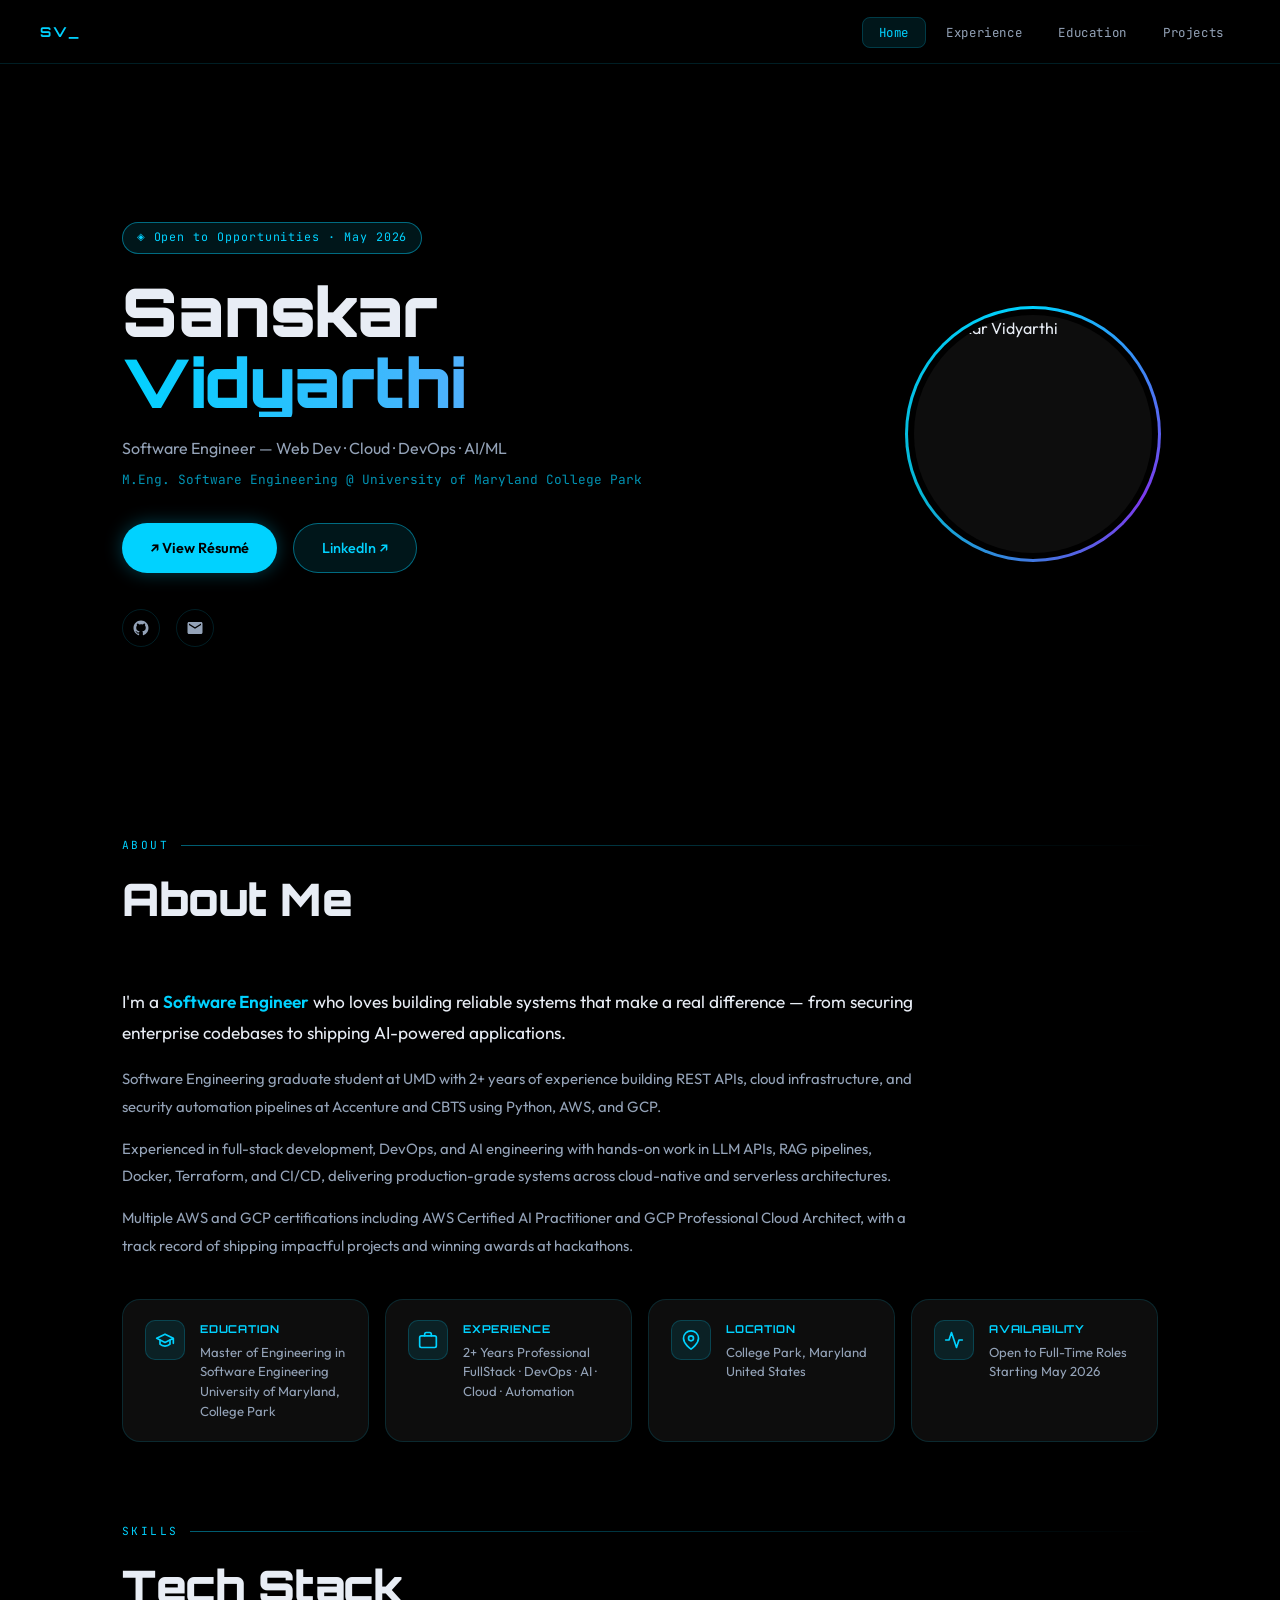
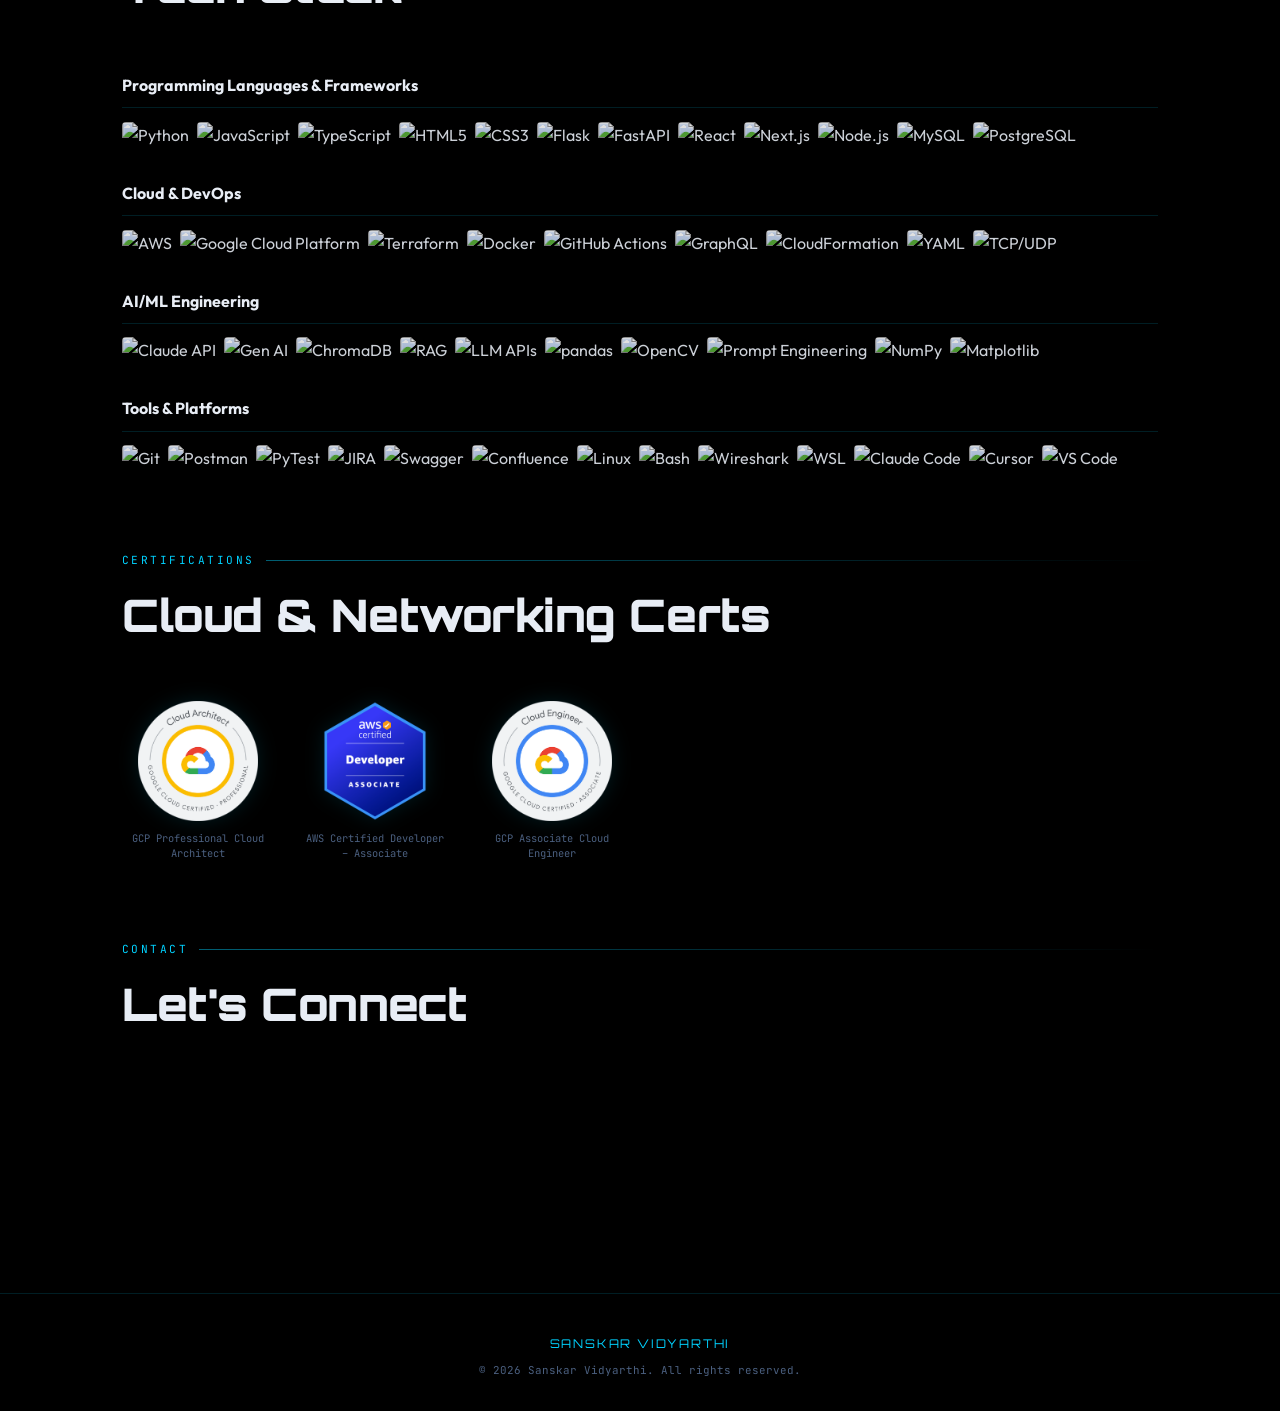
==== commit bdb0d354: "content change and responsiveness fixes" ====
--- a/index.html
+++ b/index.html
@@ -73,10 +73,13 @@
       I'm a <strong>Software Engineer</strong> who loves building reliable systems that make a real difference — from securing enterprise codebases to shipping AI-powered applications.
     </p>
     <p class="about-para">
-      Currently completing my Master's in Software Engineering at the University of Maryland, College Park, I bring 2.5+ years of professional experience spanning backend API development, cloud infrastructure automation, and security engineering. At Accenture, I designed and shipped 20+ production REST APIs supporting 200+ enterprise clients, and at CBTS I built serverless vulnerability-detection pipelines that cut credential exposure by 60% across enterprise codebases.
+      Software Engineering graduate student at UMD with 2+ years of experience building REST APIs, cloud infrastructure, and security automation pipelines at Accenture and CBTS using Python, AWS, and GCP.
     </p>
     <p class="about-para">
-      I'm passionate about cloud-native architectures, DevSecOps, and applying AI/ML to solve real-world problems. Whether it's provisioning EKS clusters with Terraform, building RAG pipelines with LLMs, or teaching 60+ graduate students about Computer Vision — I bring both depth and breadth to everything I work on.
+      Experienced in full-stack development, DevOps, and AI engineering with hands-on work in LLM APIs, RAG pipelines, Docker, Terraform, and CI/CD, delivering production-grade systems across cloud-native and serverless architectures.
+    </p>
+    <p class="about-para">
+      Multiple AWS and GCP certifications including AWS Certified AI Practitioner and GCP Professional Cloud Architect, with a track record of shipping impactful projects and winning awards at hackathons.
     </p>
   </div>
 
@@ -87,7 +90,7 @@
       </div>
       <div>
         <div class="about-card-title">Education</div>
-        <div class="about-card-text">M.Eng. Software Engineering<br/>University of Maryland, College Park</div>
+        <div class="about-card-text">Master of Engineering in Software Engineering<br/>University of Maryland, College Park</div>
       </div>
     </div>
     <div class="about-card reveal">
@@ -96,7 +99,7 @@
       </div>
       <div>
         <div class="about-card-title">Experience</div>
-        <div class="about-card-text">2.5+ Years Professional<br/>Cloud · Backend · DevSecOps</div>
+        <div class="about-card-text">2+ Years Professional<br/>FullStack · DevOps · AI · Cloud · Automation</div>
       </div>
     </div>
     <div class="about-card reveal">
--- a/css/global.css
+++ b/css/global.css
@@ -97,13 +97,13 @@
 nav {
   position: fixed;
   top: 0; left: 0; right: 0;
-  z-index: 100;
+  z-index: 300;
   height: var(--nav-h);
   padding: 0 2.5rem;
   display: flex;
   align-items: center;
   justify-content: space-between;
-  background: rgba(0, 0, 0, 0.85);
+  background: rgba(0, 0, 0, 0.95);
   backdrop-filter: blur(16px);
   border-bottom: 1px solid var(--border);
 }
@@ -171,23 +171,27 @@
   position: fixed;
   top: var(--nav-h);
   left: 0; right: 0;
-  background: rgba(0,0,0,0.97);
+  background: rgba(0, 0, 0, 0.98);
   border-bottom: 1px solid var(--border);
-  padding: 1rem 2rem;
+  padding: 0.5rem 1.5rem 1rem;
   flex-direction: column;
-  gap: 0.25rem;
-  z-index: 99;
+  gap: 0;
+  z-index: 299;
+  box-shadow: 0 8px 32px rgba(0, 0, 0, 0.9);
 }
 .nav-mobile.open { display: flex; }
 .nav-mobile a {
   font-family: var(--font-mono);
-  font-size: 0.85rem;
+  font-size: 0.9rem;
   color: var(--text-secondary);
   text-decoration: none;
-  padding: 0.65rem 1rem;
+  padding: 1rem 1rem;
   border-radius: 8px;
+  border-bottom: 1px solid rgba(255,255,255,0.05);
+  display: block;
   transition: color 0.2s, background 0.2s;
 }
+.nav-mobile a:last-child { border-bottom: none; }
 .nav-mobile a:hover,
 .nav-mobile a.active { color: var(--cyan); background: var(--cyan-muted); }
 
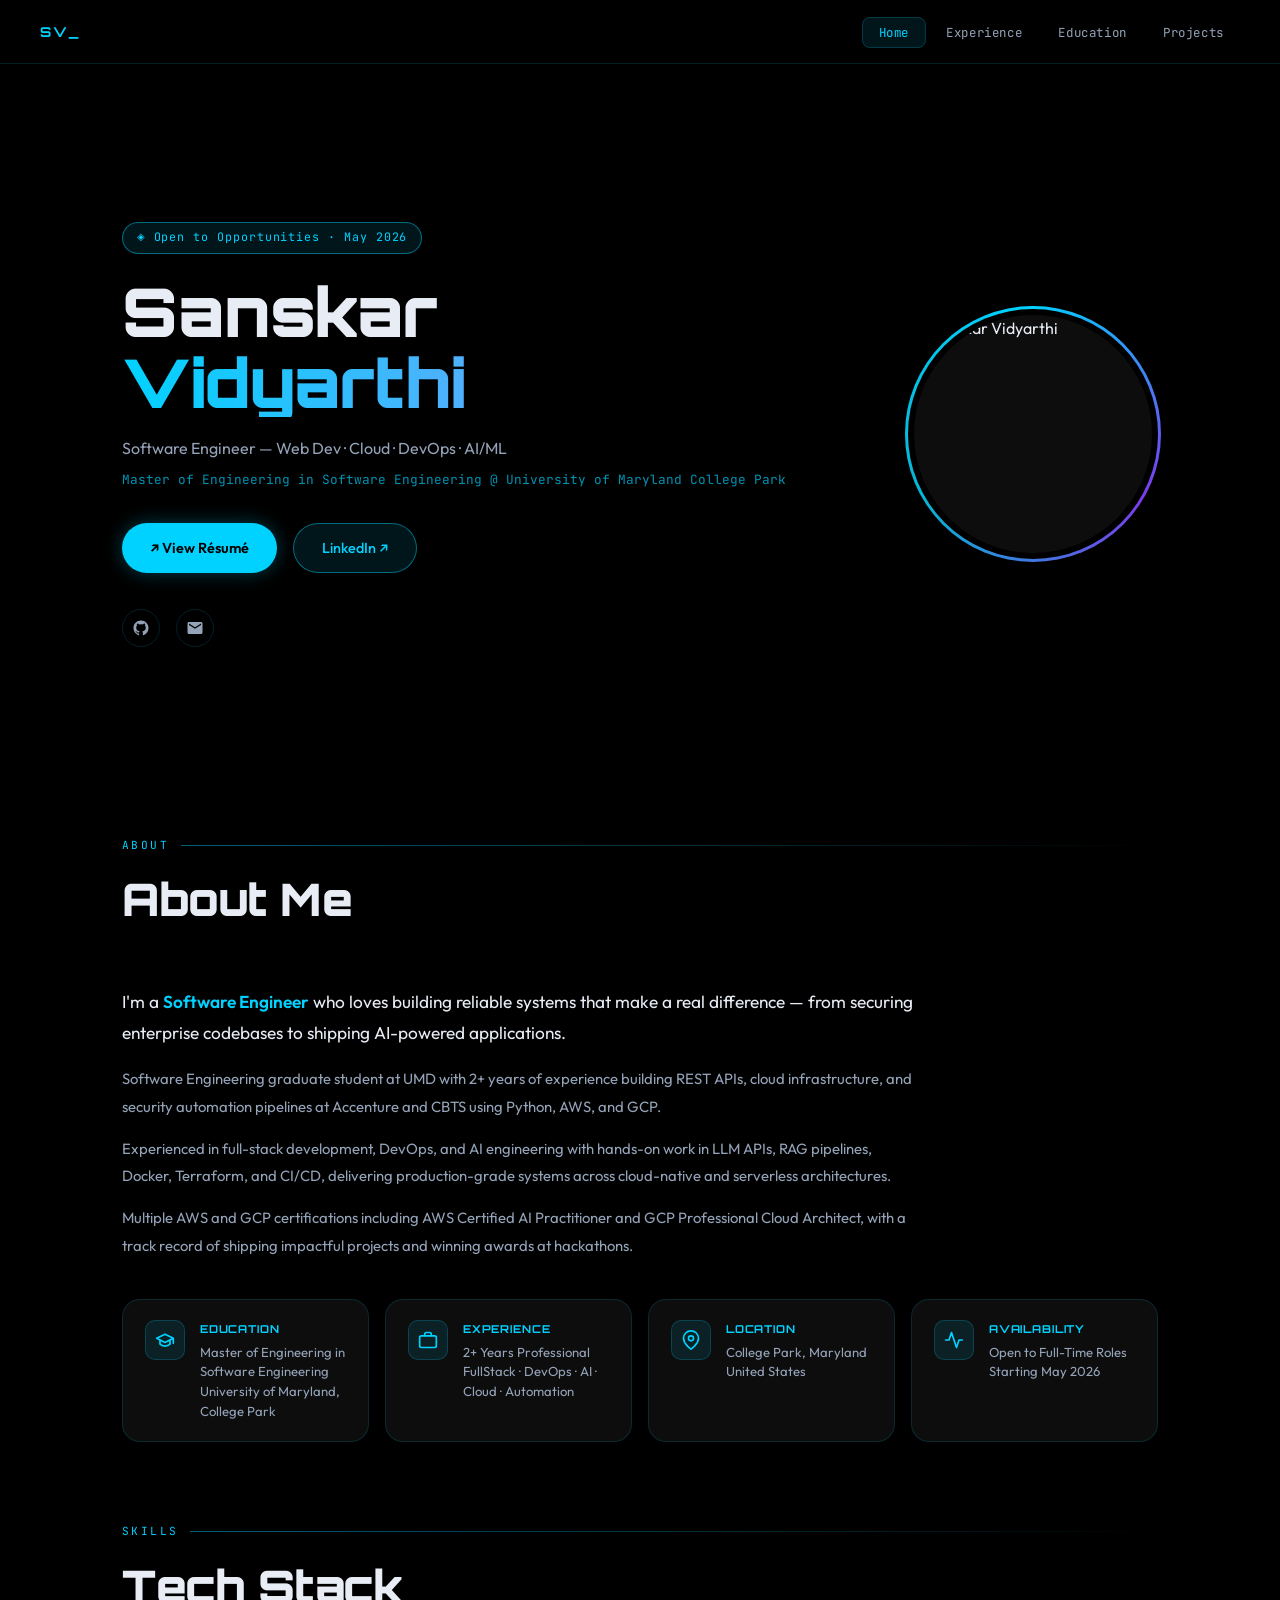
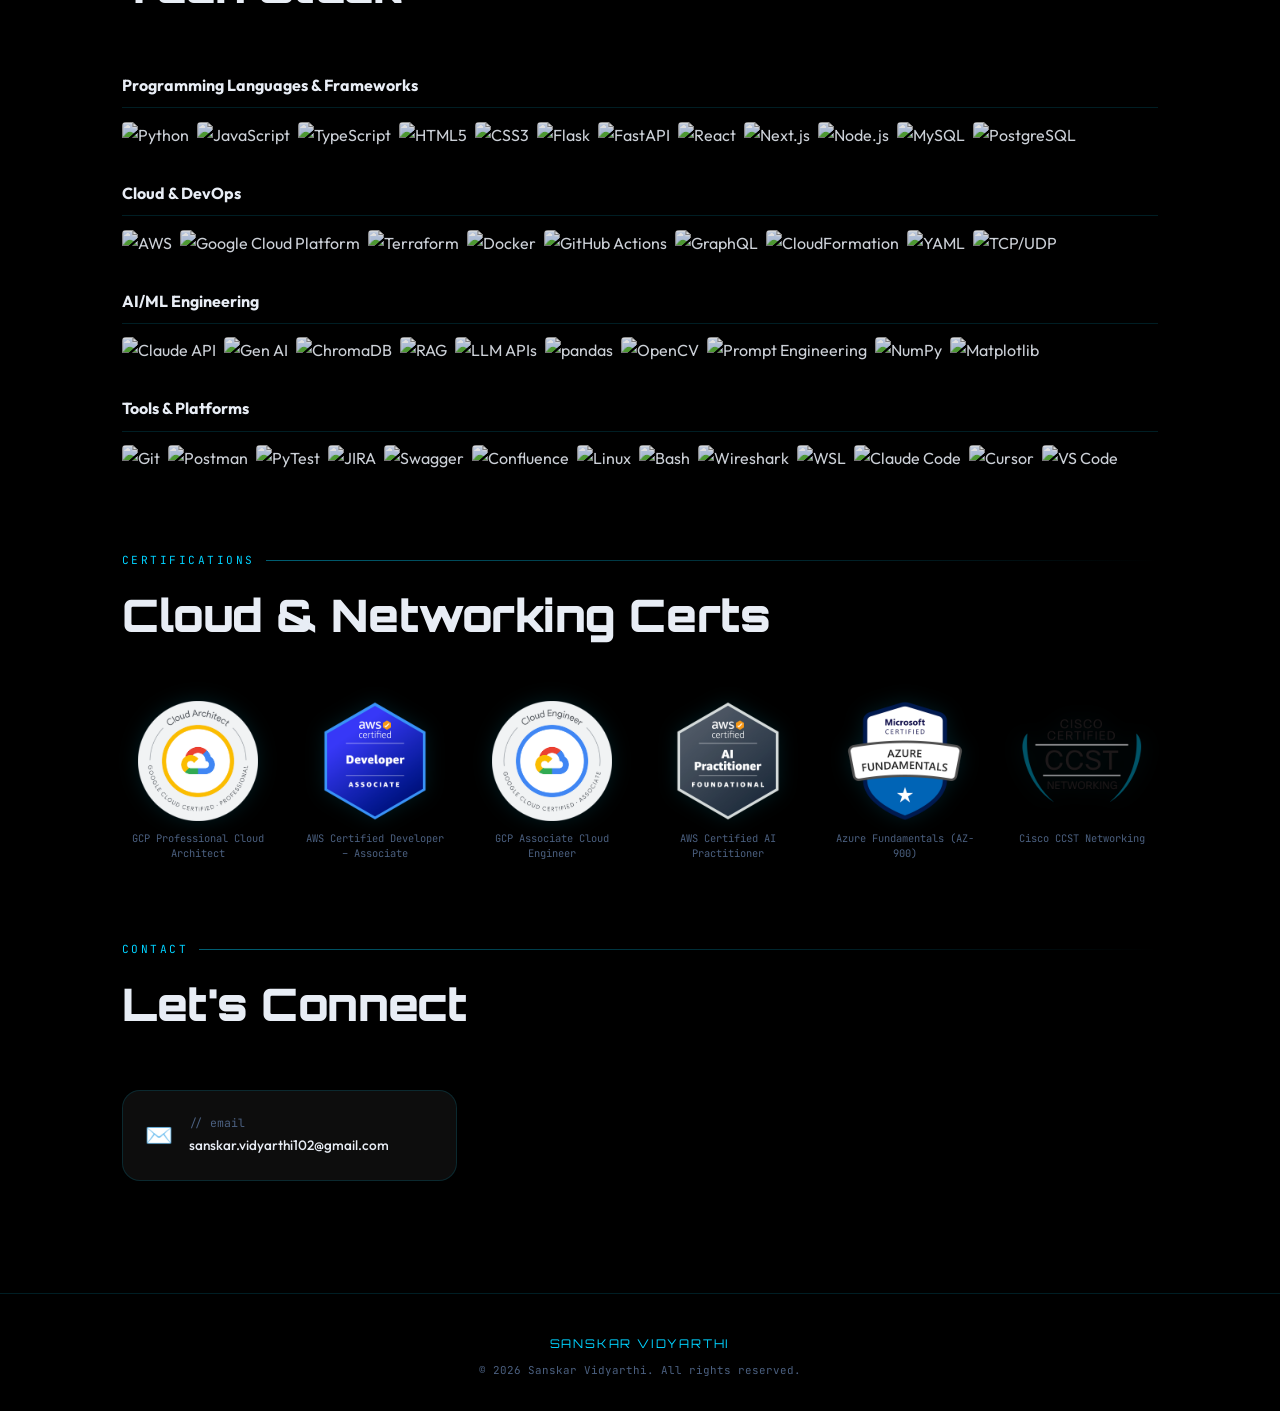
==== commit 985ff565: "responsiveness bug fixes" ====
--- a/index.html
+++ b/index.html
@@ -1,4 +1,4 @@
-<!DOCTYPE html>
+﻿<!DOCTYPE html>
 <html lang="en">
 <head>
   <meta charset="UTF-8" />
@@ -22,12 +22,12 @@
     <span></span><span></span><span></span>
   </button>
 </nav>
-<nav class="nav-mobile" id="nav-mobile">
+<div class="nav-mobile" id="nav-mobile">
   <a href="index.html">Home</a>
   <a href="pages/experience.html">Experience</a>
   <a href="pages/education.html">Education</a>
   <a href="pages/projects.html">Projects</a>
-</nav>
+</div>
 
 <!-- ── HERO ── -->
 <section id="hero">
@@ -35,7 +35,7 @@
     <div class="hero-tag">Open to Opportunities · May 2026</div>
     <h1 class="hero-name">Sanskar<span>Vidyarthi</span></h1>
     <p class="hero-subtitle">Software Engineer — Web Dev · Cloud · DevOps · AI/ML</p>
-    <p class="hero-uni">M.Eng. Software Engineering @ University of Maryland College Park</p>
+    <p class="hero-uni">Master of Engineering in Software Engineering @ University of Maryland College Park</p>
 
     <div class="hero-ctas">
       <!-- RESUME LINK — DO NOT CHANGE THIS URL -->
--- a/css/global.css
+++ b/css/global.css
@@ -103,7 +103,7 @@
   display: flex;
   align-items: center;
   justify-content: space-between;
-  background: rgba(0, 0, 0, 0.95);
+  background: rgba(0, 0, 0, 0.85);
   backdrop-filter: blur(16px);
   border-bottom: 1px solid var(--border);
 }
@@ -171,7 +171,7 @@
   position: fixed;
   top: var(--nav-h);
   left: 0; right: 0;
-  background: rgba(0, 0, 0, 0.98);
+  background: #000000;
   border-bottom: 1px solid var(--border);
   padding: 0.5rem 1.5rem 1rem;
   flex-direction: column;
--- a/css/home.css
+++ b/css/home.css
@@ -214,7 +214,6 @@
   gap: 2rem;
 }
 
-/* Category heading — bold white like the reference */
 .skill-group-title {
   font-family: var(--font-body);
   font-size: 1rem;
@@ -225,7 +224,6 @@
   border-bottom: 1px solid var(--border);
 }
 
-/* Badge images row */
 .skill-badges {
   display: flex;
   flex-wrap: wrap;
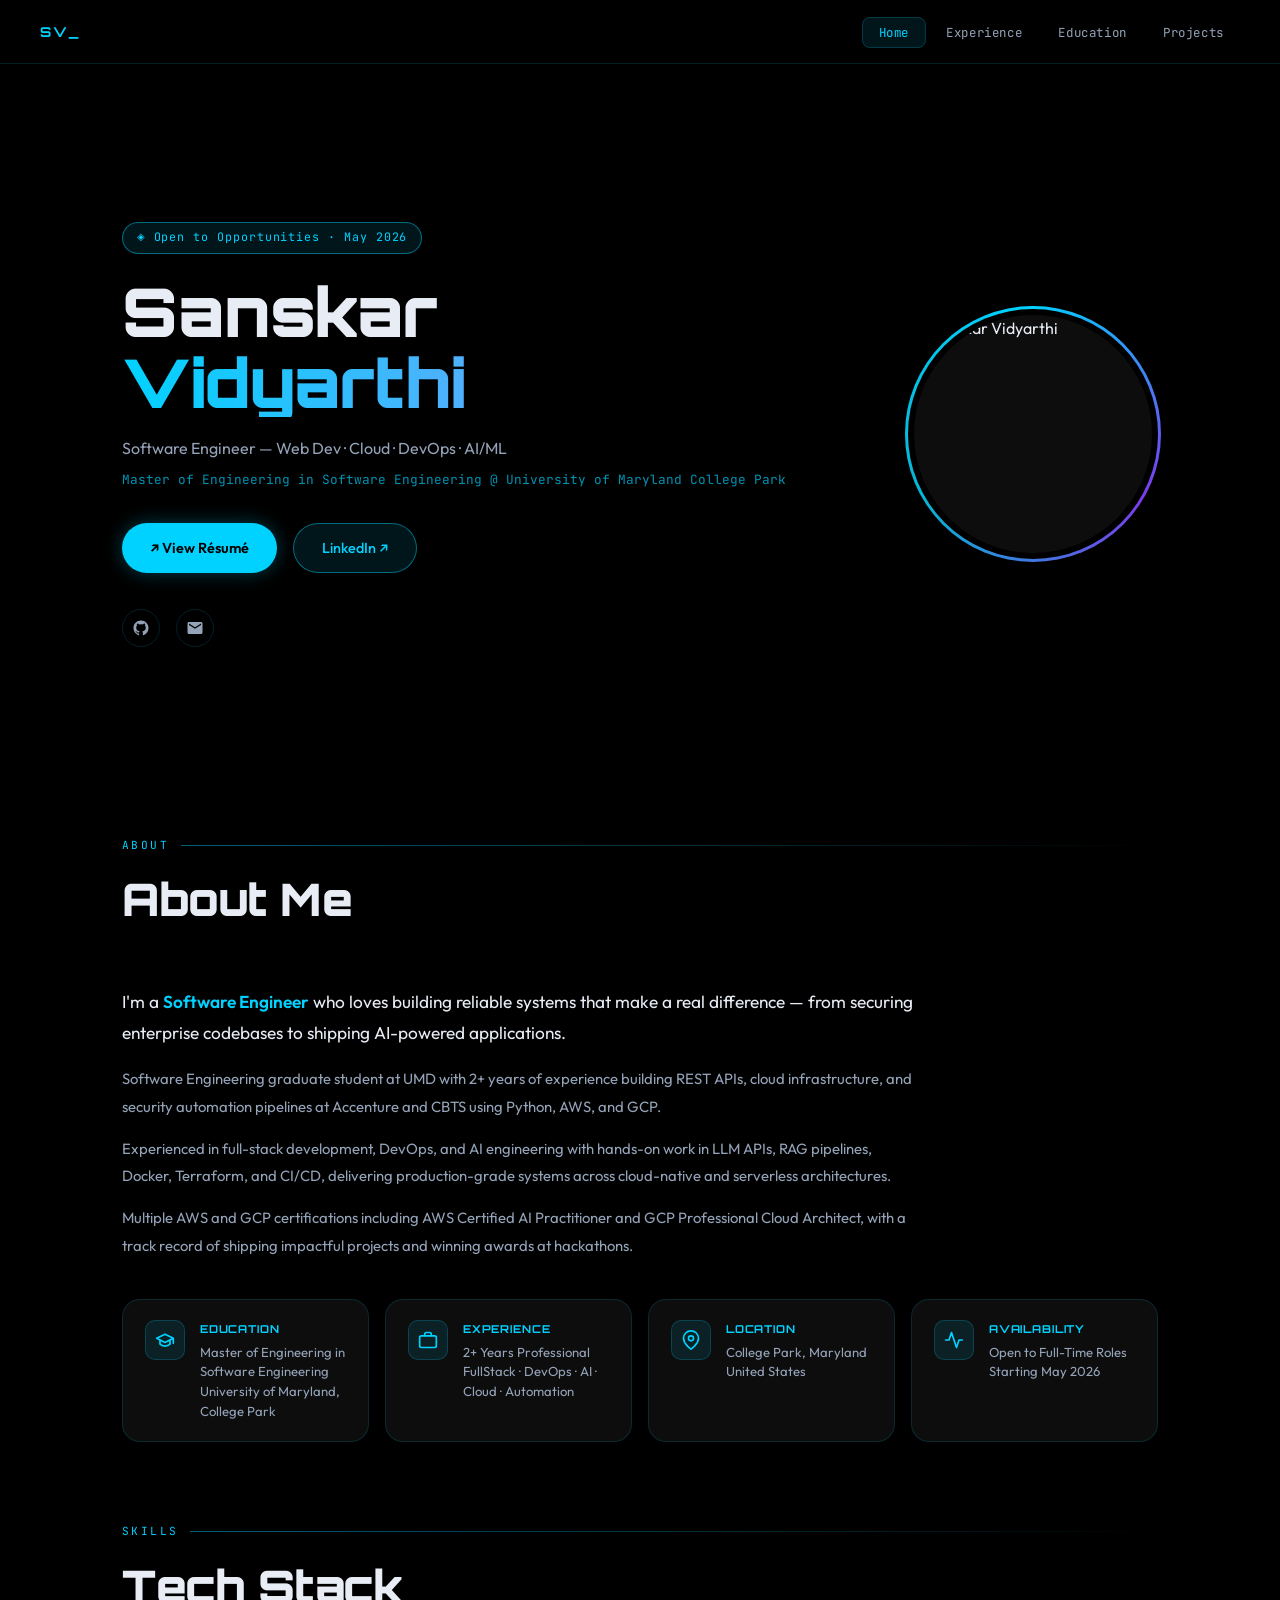
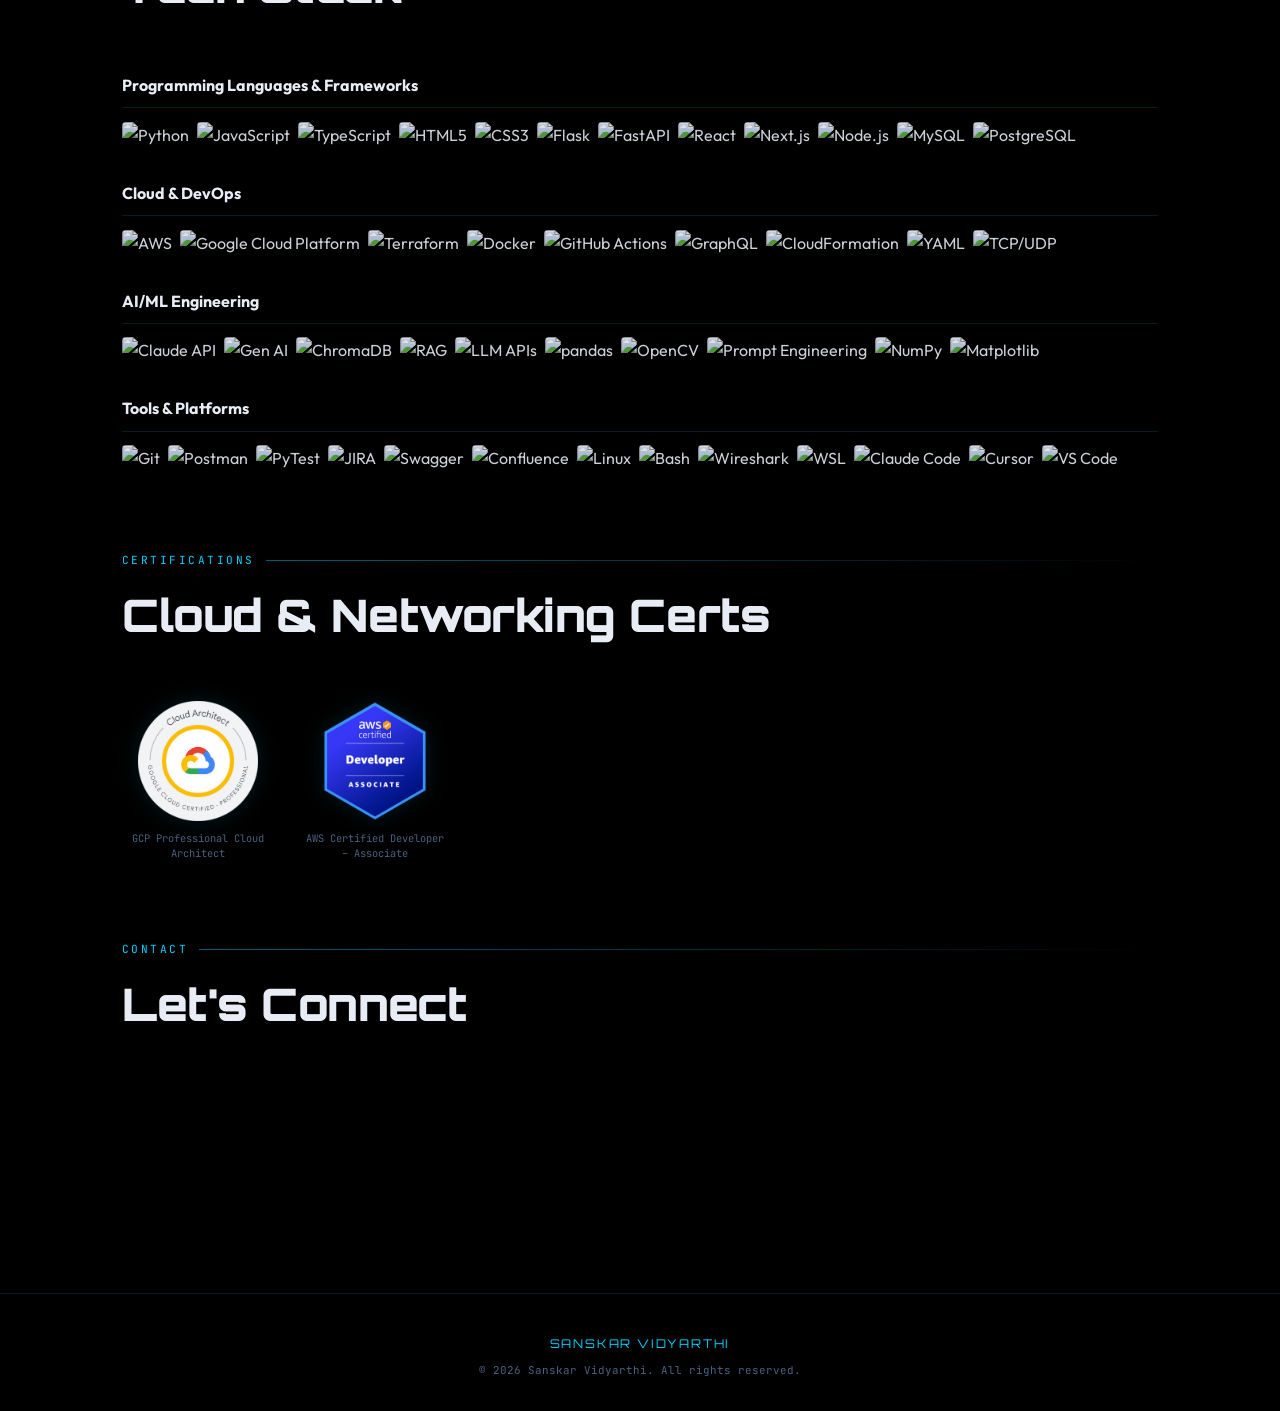
==== commit 08e29a12: "SEO optimizations" ====
--- a/index.html
+++ b/index.html
@@ -3,7 +3,11 @@
 <head>
   <meta charset="UTF-8" />
   <meta name="viewport" content="width=device-width, initial-scale=1.0" />
-  <title>Sanskar Vidyarthi — Software Engineer</title>
+  <meta name="description" content="Portfolio of Sanskar Vidyarthi, a Software Engineer specializing in Web Development, Cloud, DevOps, and AI. Explore my experience, projects, and skills." />
+  <title>Sanskar Vidyarthi — Software Engineer Portfolio</title>
+  <link rel="preconnect" href="https://fonts.googleapis.com" />
+  <link rel="preconnect" href="https://fonts.gstatic.com" crossorigin />
+  <link rel="preload" as="image" href="asset/profile-pic/profile.jpg" />
   <link rel="stylesheet" href="css/global.css" />
   <link rel="stylesheet" href="css/home.css" />
 </head>
@@ -29,6 +33,7 @@
   <a href="pages/projects.html">Projects</a>
 </div>
 
+<main>
 <!-- ── HERO ── -->
 <section id="hero">
   <div class="hero-text">
@@ -57,7 +62,7 @@
   <div class="hero-avatar">
     <div class="avatar-ring">
       <div class="avatar-inner">
-        <img src="asset/profile-pic/profile.jpg" alt="Sanskar Vidyarthi" />
+        <img src="asset/profile-pic/profile.jpg" alt="Sanskar Vidyarthi" width="238" height="238" />
       </div>
     </div>
   </div>
@@ -211,27 +216,27 @@
   <h1 class="page-title">Cloud &amp; Networking Certs</h1>
   <div class="cert-badges-grid">
     <div class="cert-badge-card reveal">
-      <img src="asset/cert-badges/professional-cloud-architect-certification.png" alt="GCP Professional Cloud Architect" />
+      <img src="asset/cert-badges/professional-cloud-architect-certification.png" alt="GCP Professional Cloud Architect" width="120" height="120" loading="lazy" />
       <div class="cert-badge-name">GCP Professional Cloud Architect</div>
     </div>
     <div class="cert-badge-card reveal">
-      <img src="asset/cert-badges/aws-certified-developer-associate.png" alt="AWS Certified Developer – Associate" />
+      <img src="asset/cert-badges/aws-certified-developer-associate.png" alt="AWS Certified Developer – Associate" width="120" height="120" loading="lazy" />
       <div class="cert-badge-name">AWS Certified Developer – Associate</div>
     </div>
     <div class="cert-badge-card reveal">
-      <img src="asset/cert-badges/associate-cloud-engineer-certification.png" alt="GCP Associate Cloud Engineer" />
+      <img src="asset/cert-badges/associate-cloud-engineer-certification.png" alt="GCP Associate Cloud Engineer" width="120" height="120" loading="lazy" />
       <div class="cert-badge-name">GCP Associate Cloud Engineer</div>
     </div>
     <div class="cert-badge-card reveal">
-      <img src="asset/cert-badges/aws-certified-ai-practitioner.png" alt="AWS Certified AI Practitioner" />
+      <img src="asset/cert-badges/aws-certified-ai-practitioner.png" alt="AWS Certified AI Practitioner" width="120" height="120" loading="lazy" />
       <div class="cert-badge-name">AWS Certified AI Practitioner</div>
     </div>
     <div class="cert-badge-card reveal">
-      <img src="asset/cert-badges/microsoft-certified-azure-fundamentals.png" alt="Azure Fundamentals AZ-900" />
+      <img src="asset/cert-badges/microsoft-certified-azure-fundamentals.png" alt="Azure Fundamentals AZ-900" width="120" height="120" loading="lazy" />
       <div class="cert-badge-name">Azure Fundamentals (AZ-900)</div>
     </div>
     <div class="cert-badge-card reveal">
-      <img src="asset/cert-badges/cisco-certified-support-technician-networking-ccst-.1.png" alt="Cisco CCST Networking" />
+      <img src="asset/cert-badges/cisco-certified-support-technician-networking-ccst-.1.png" alt="Cisco CCST Networking" width="120" height="120" loading="lazy" />
       <div class="cert-badge-name">Cisco CCST Networking</div>
     </div>
   </div>
@@ -266,6 +271,8 @@
   </div>
 </section>
 
+</main>
+
 <!-- ── FOOTER ── -->
 <footer>
   <div class="footer-name">SANSKAR VIDYARTHI</div>
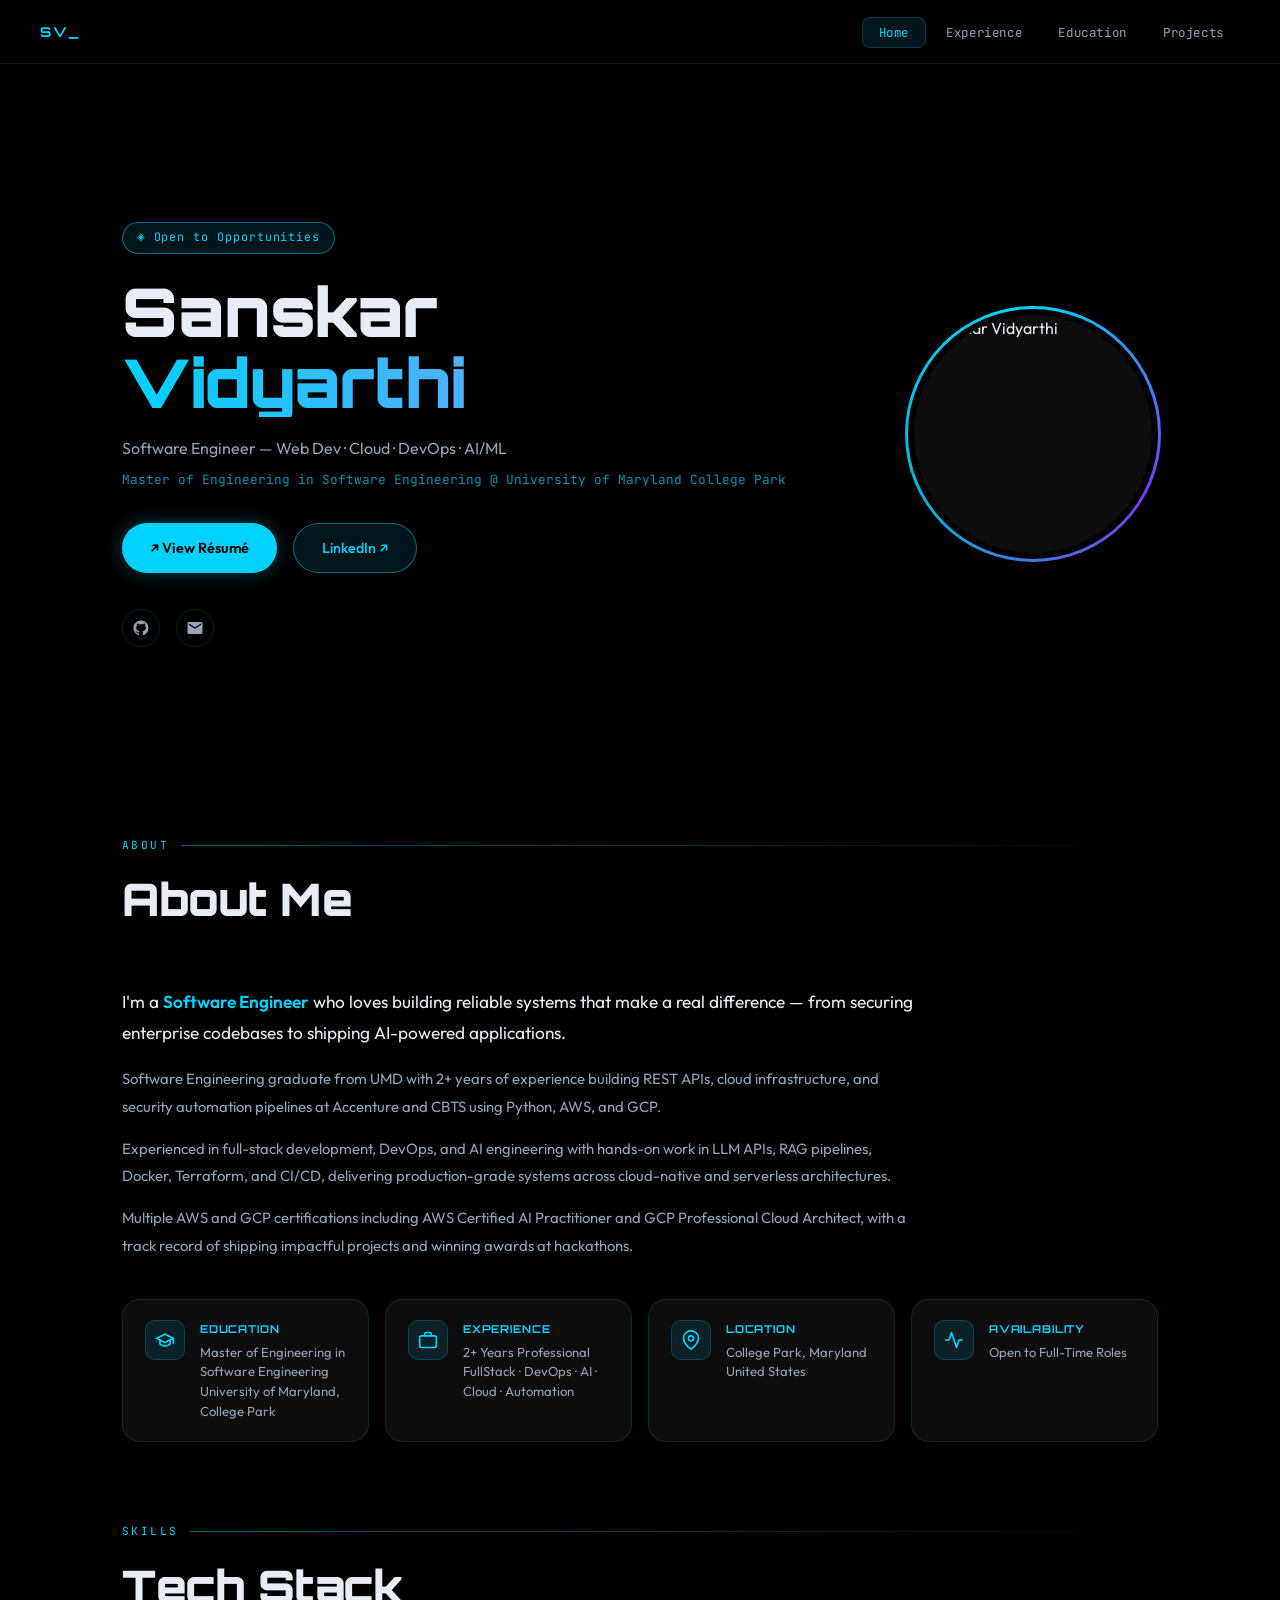
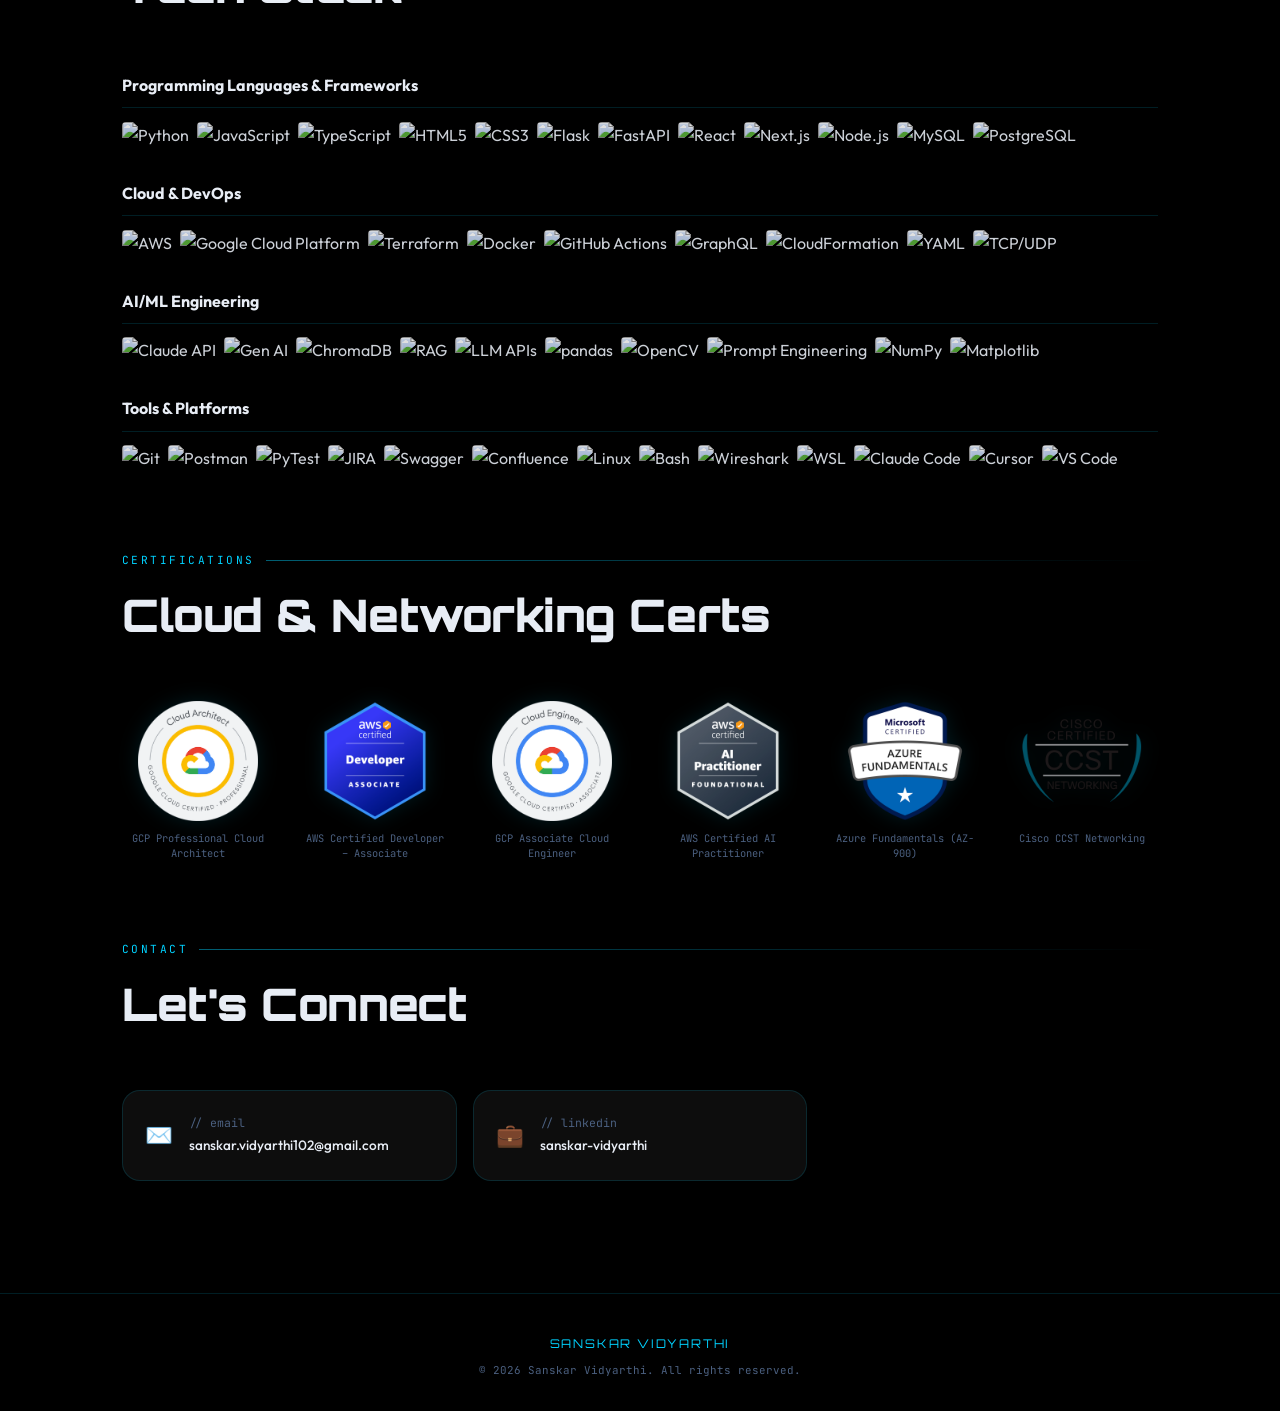
==== commit 563fdd32: "Updated CGPA and graduation" ====
--- a/index.html
+++ b/index.html
@@ -1,4 +1,4 @@
-﻿<!DOCTYPE html>
+<!DOCTYPE html>
 <html lang="en">
 <head>
   <meta charset="UTF-8" />
@@ -37,7 +37,7 @@
 <!-- ── HERO ── -->
 <section id="hero">
   <div class="hero-text">
-    <div class="hero-tag">Open to Opportunities · May 2026</div>
+    <div class="hero-tag">Open to Opportunities</div>
     <h1 class="hero-name">Sanskar<span>Vidyarthi</span></h1>
     <p class="hero-subtitle">Software Engineer — Web Dev · Cloud · DevOps · AI/ML</p>
     <p class="hero-uni">Master of Engineering in Software Engineering @ University of Maryland College Park</p>
@@ -78,7 +78,7 @@
       I'm a <strong>Software Engineer</strong> who loves building reliable systems that make a real difference — from securing enterprise codebases to shipping AI-powered applications.
     </p>
     <p class="about-para">
-      Software Engineering graduate student at UMD with 2+ years of experience building REST APIs, cloud infrastructure, and security automation pipelines at Accenture and CBTS using Python, AWS, and GCP.
+      Software Engineering graduate from UMD with 2+ years of experience building REST APIs, cloud infrastructure, and security automation pipelines at Accenture and CBTS using Python, AWS, and GCP.
     </p>
     <p class="about-para">
       Experienced in full-stack development, DevOps, and AI engineering with hands-on work in LLM APIs, RAG pipelines, Docker, Terraform, and CI/CD, delivering production-grade systems across cloud-native and serverless architectures.
@@ -122,7 +122,7 @@
       </div>
       <div>
         <div class="about-card-title">Availability</div>
-        <div class="about-card-text">Open to Full-Time Roles<br/>Starting May 2026</div>
+        <div class="about-card-text">Open to Full-Time Roles</div>
       </div>
     </div>
   </div>
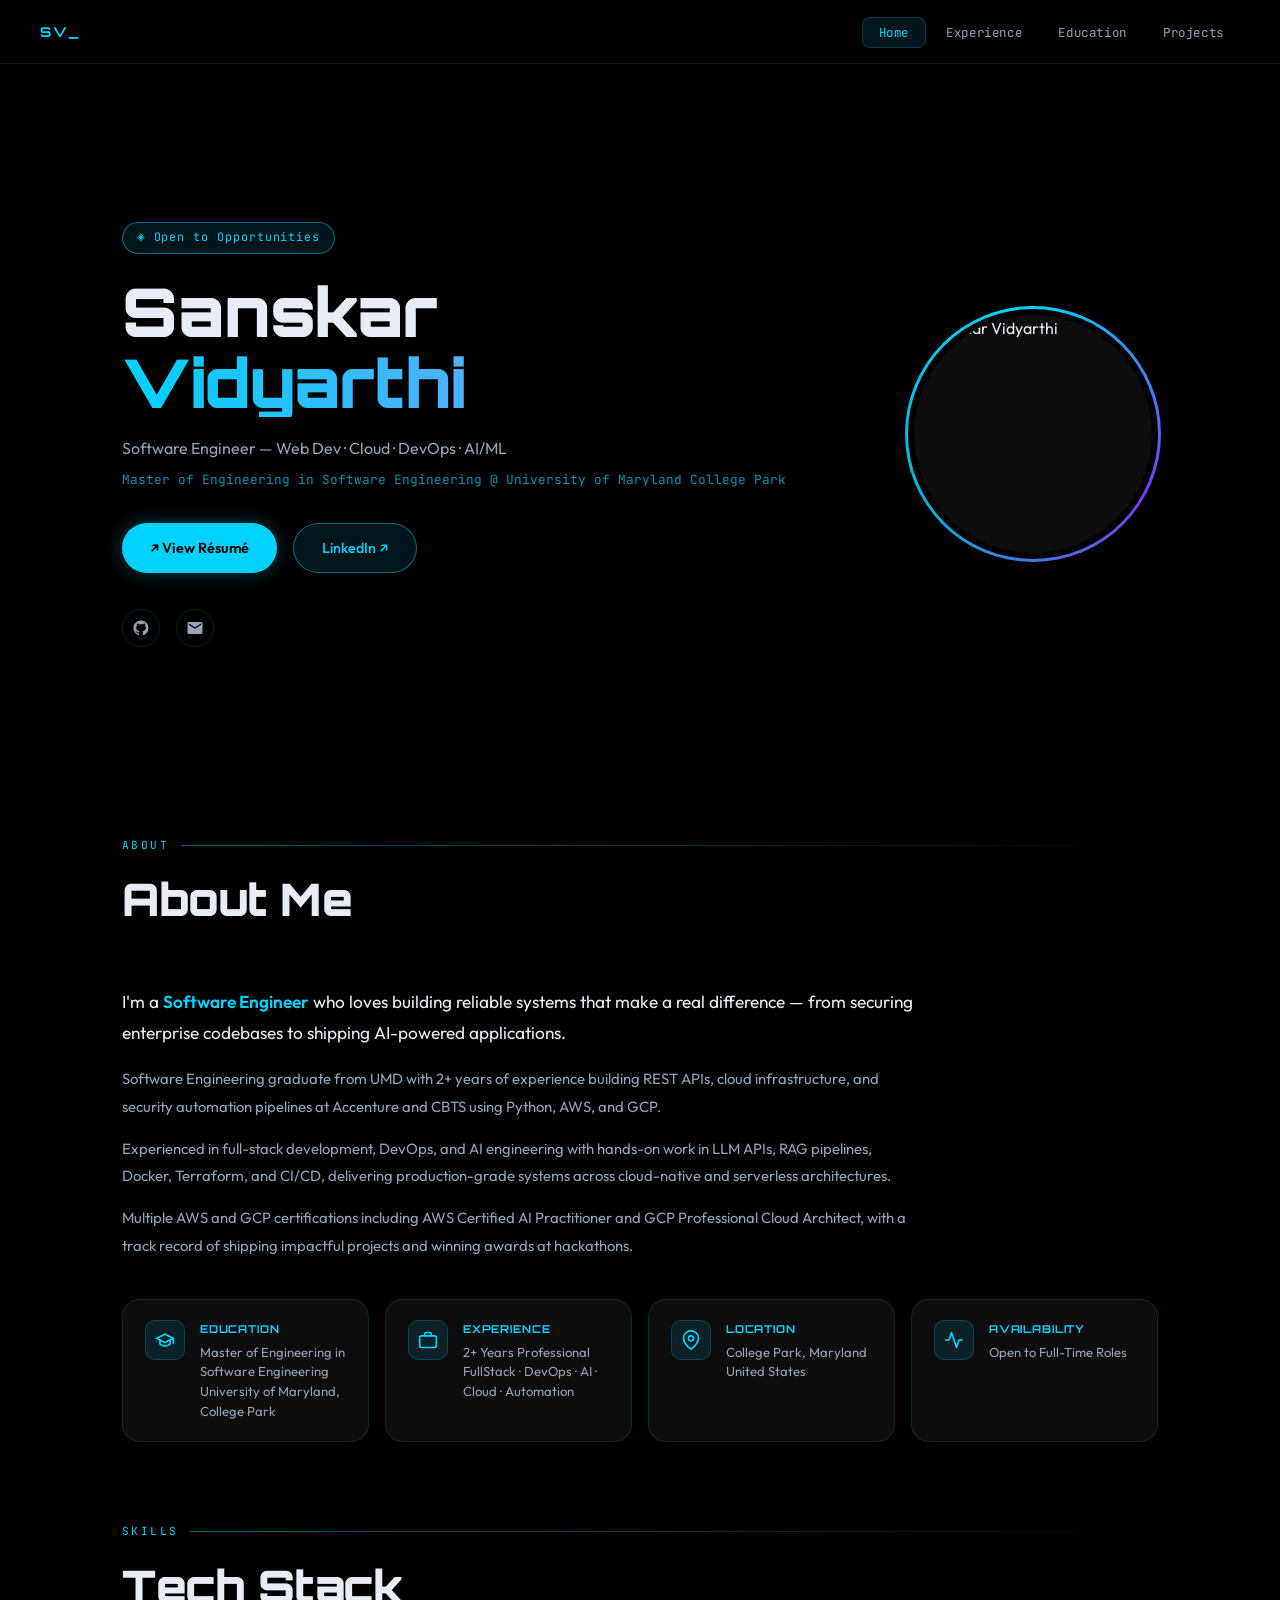
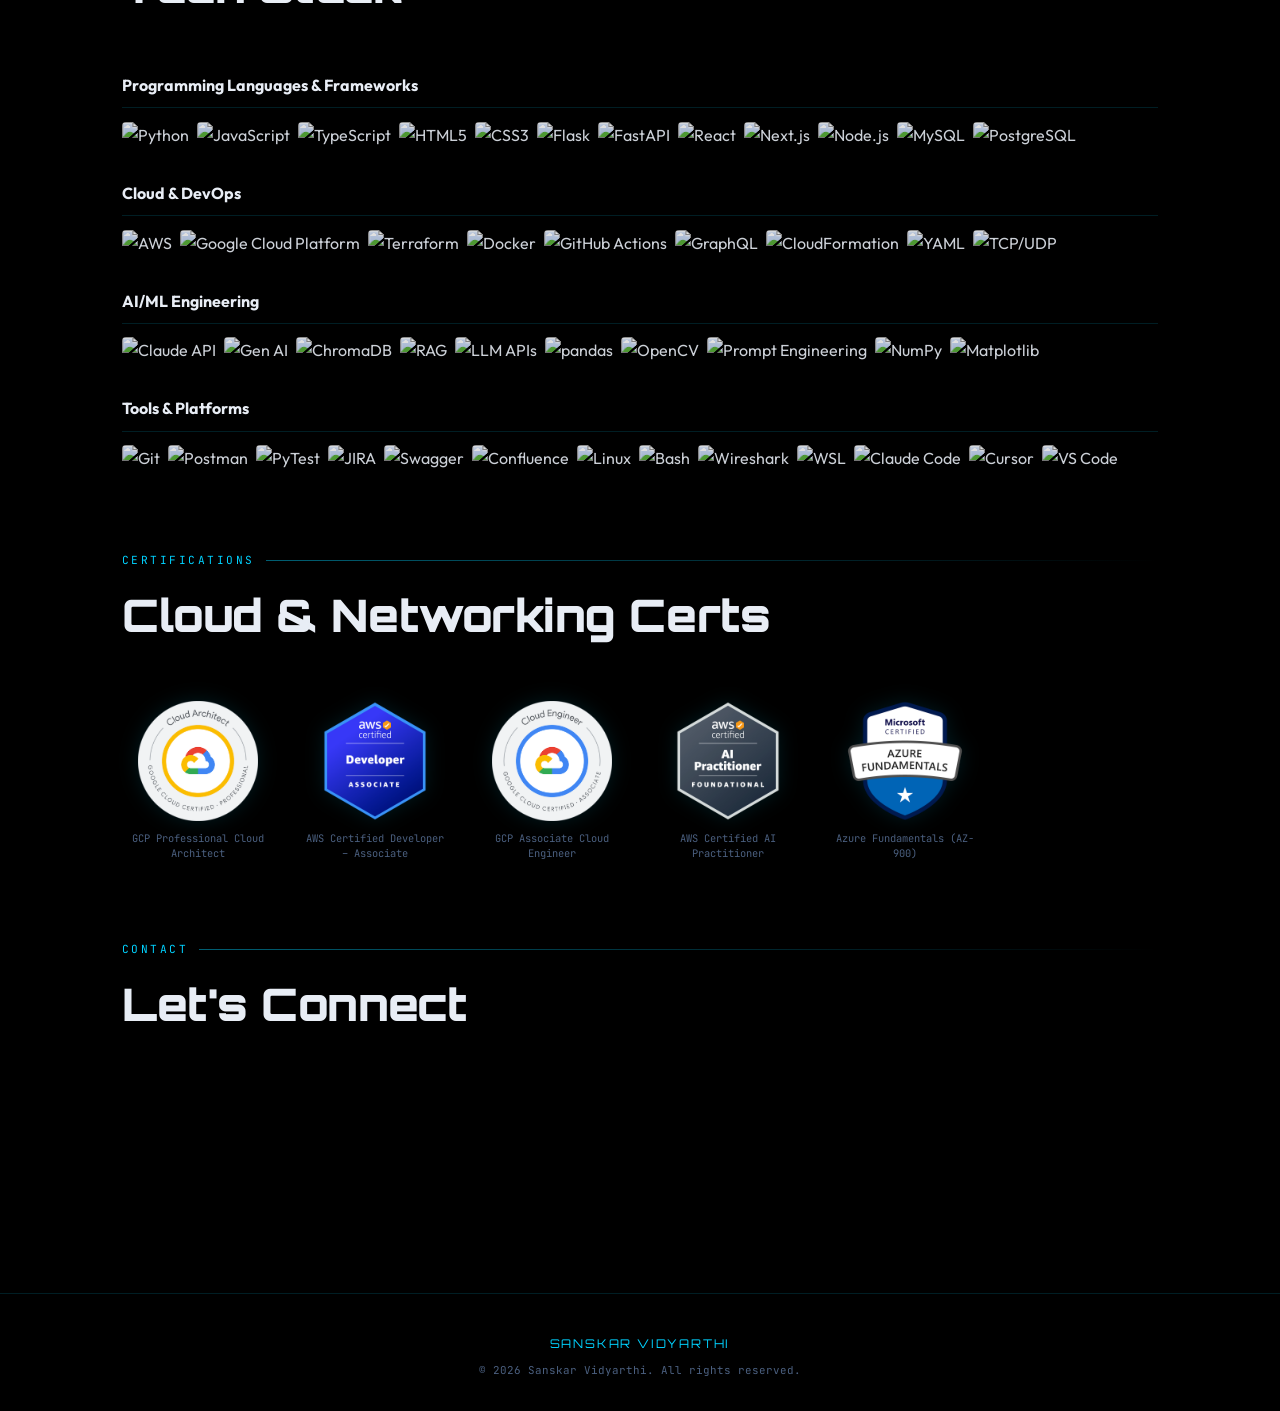
==== commit 68c56535: "updated the resume link" ====
--- a/index.html
+++ b/index.html
@@ -44,7 +44,7 @@
 
     <div class="hero-ctas">
       <!-- RESUME LINK — DO NOT CHANGE THIS URL -->
-      <a href="https://drive.google.com/file/d/1qY3BiujUCZ728m8UYVuMGB7IbcAq17J0/view"
+      <a href="https://drive.google.com/file/d/1JrYM7kMTZ8yQtlNsZ-K78tVjX4q8jZKw/view"
          class="btn-primary" target="_blank" rel="noopener">↗ View Résumé</a>
       <a href="https://linkedin.com/in/sanskar-vidyarthi" class="btn-ghost" target="_blank" rel="noopener">LinkedIn ↗</a>
     </div>
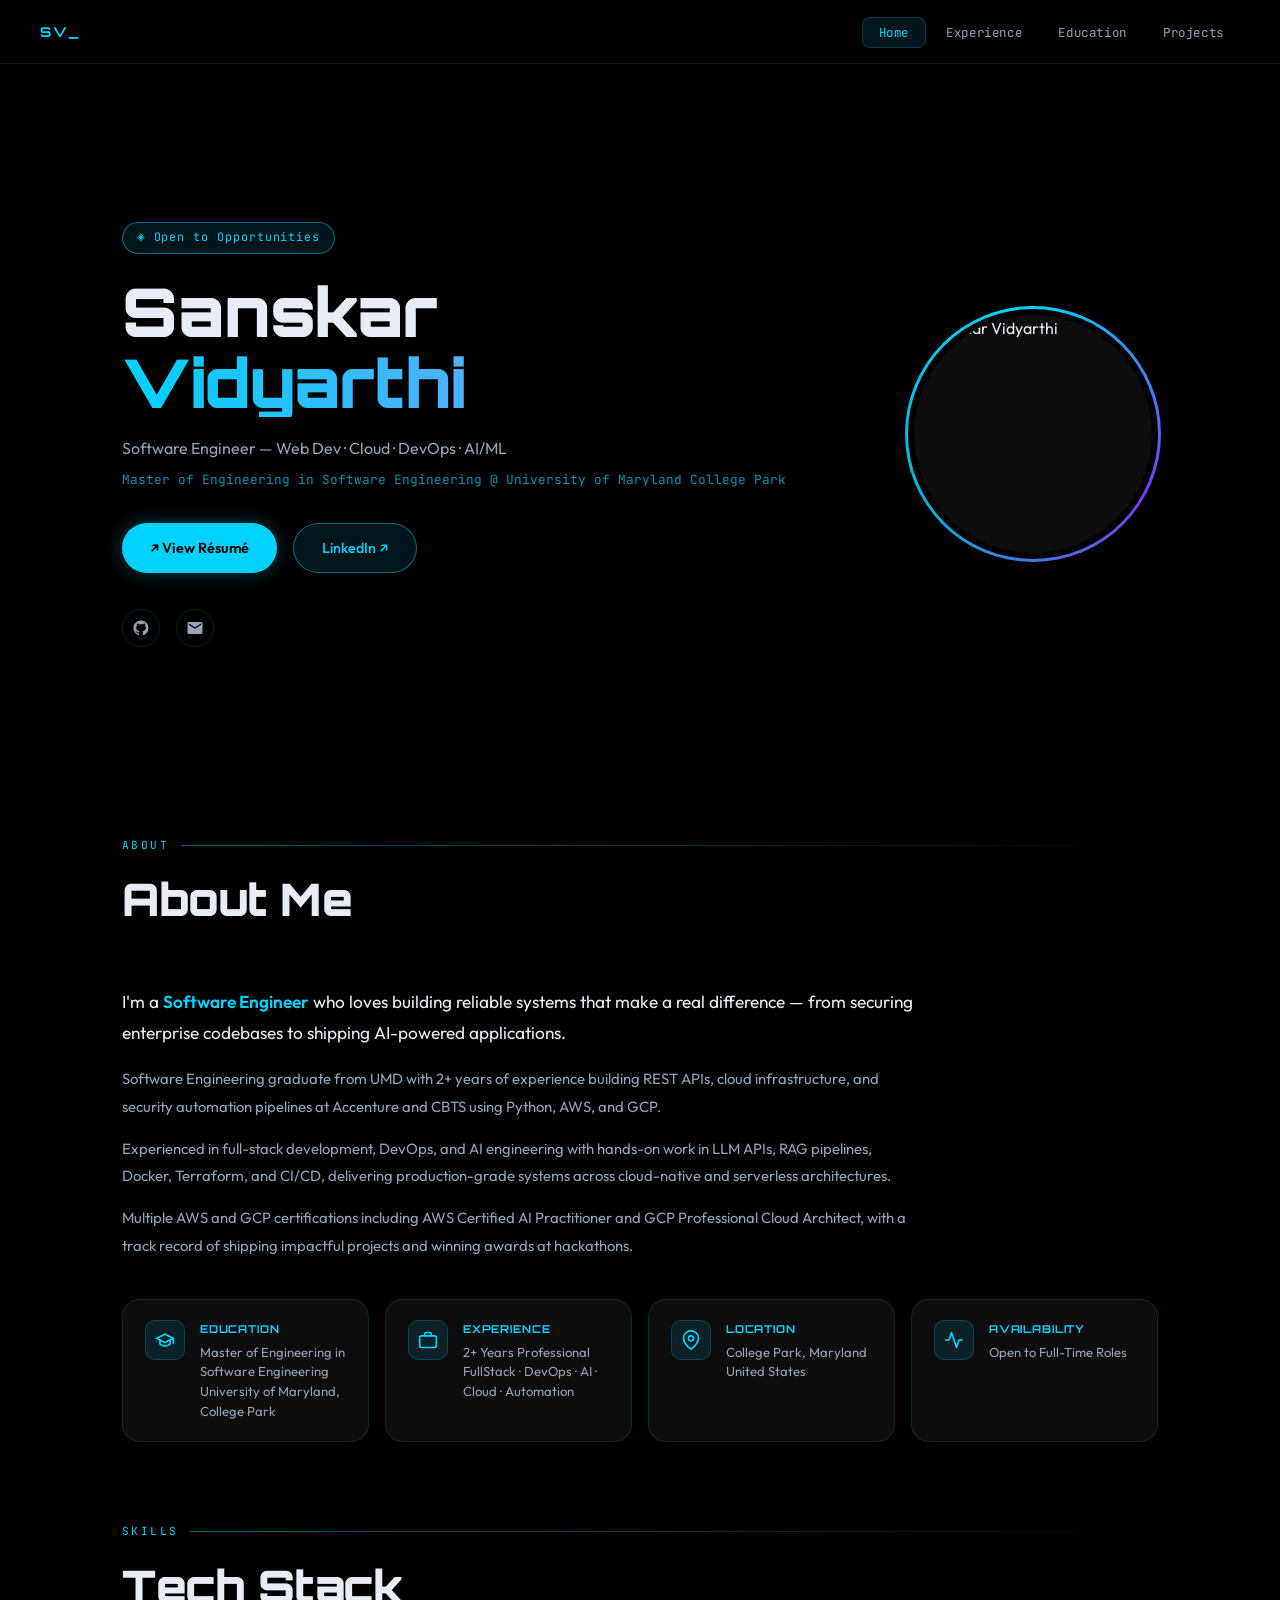
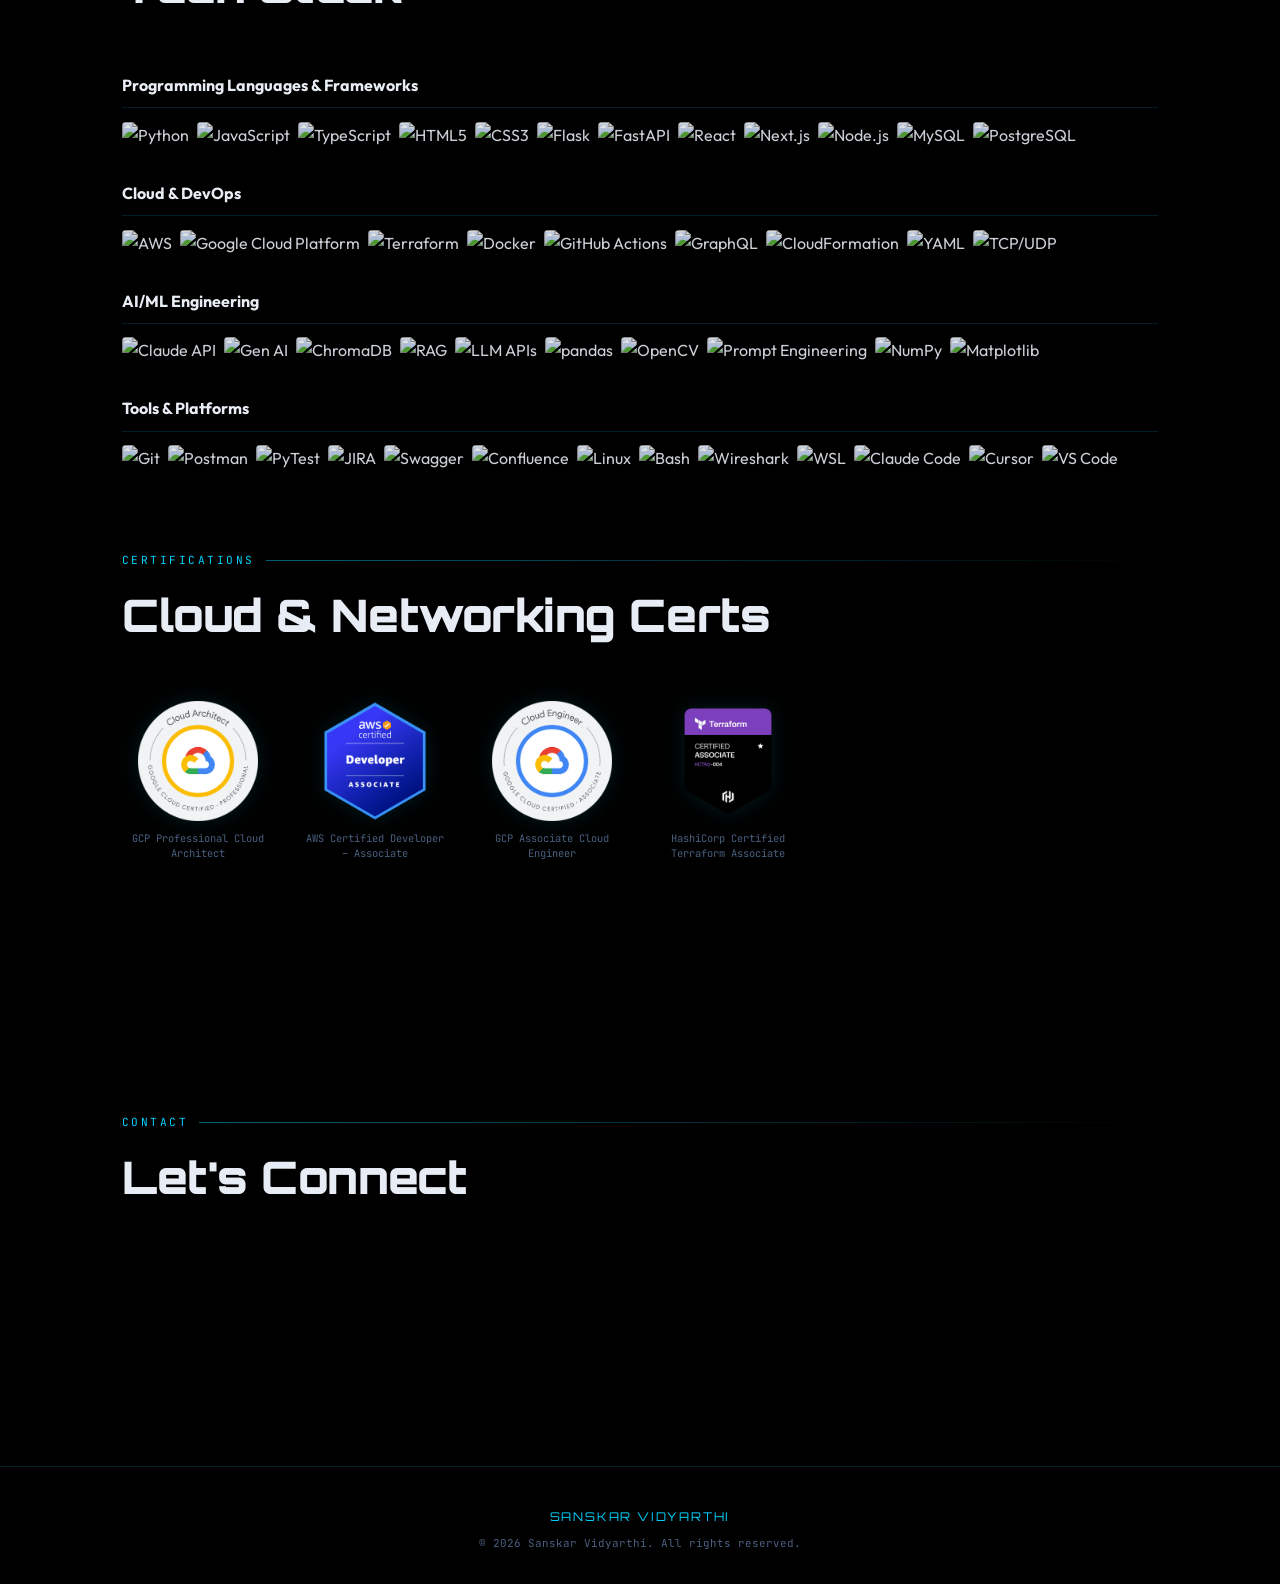
==== commit 400b163c: "Added zeitgeist project and certification badge" ====
--- a/index.html
+++ b/index.html
@@ -228,6 +228,10 @@
       <div class="cert-badge-name">GCP Associate Cloud Engineer</div>
     </div>
     <div class="cert-badge-card reveal">
+      <img src="asset/cert-badges/hashicorp-certified-terraform-associate-004.png" alt="HashiCorp Certified Terraform Associate" width="120" height="120" loading="lazy" />
+      <div class="cert-badge-name">HashiCorp Certified Terraform Associate</div>
+    </div>
+    <div class="cert-badge-card reveal">
       <img src="asset/cert-badges/aws-certified-ai-practitioner.png" alt="AWS Certified AI Practitioner" width="120" height="120" loading="lazy" />
       <div class="cert-badge-name">AWS Certified AI Practitioner</div>
     </div>
